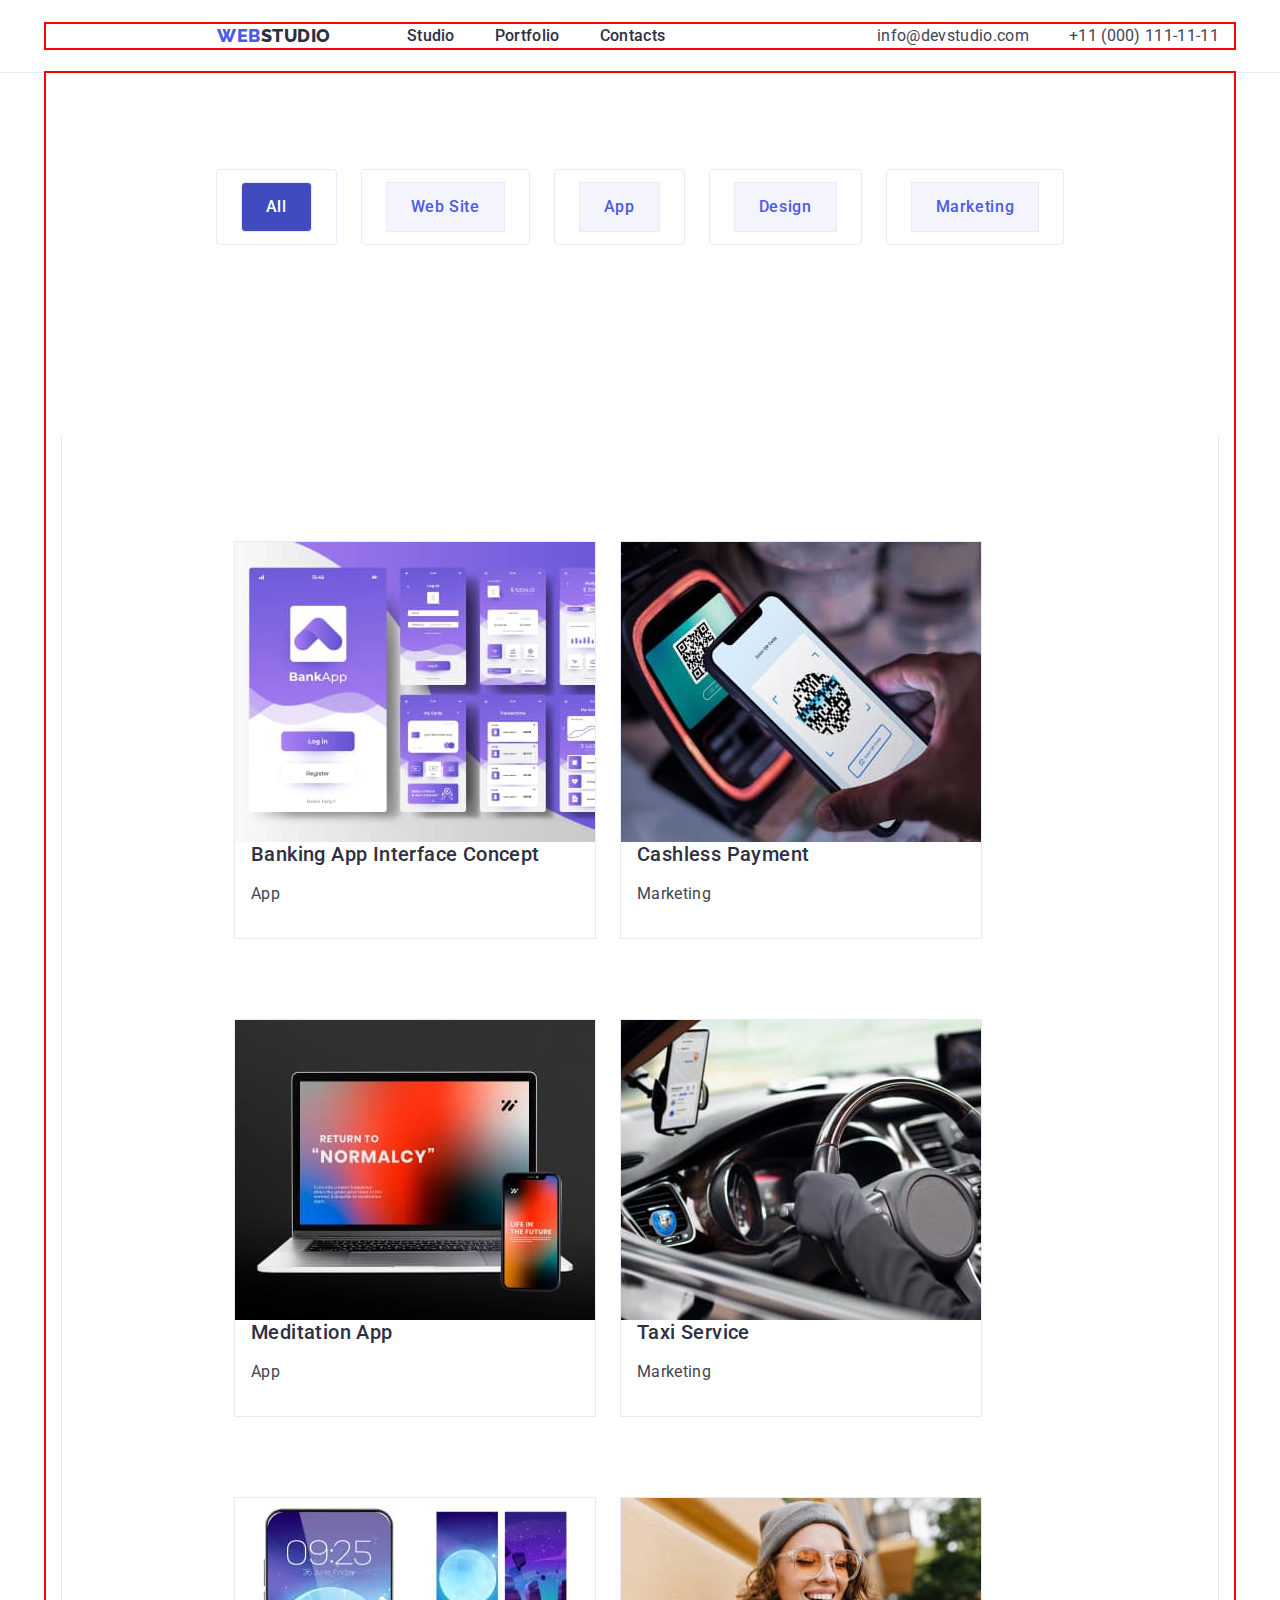
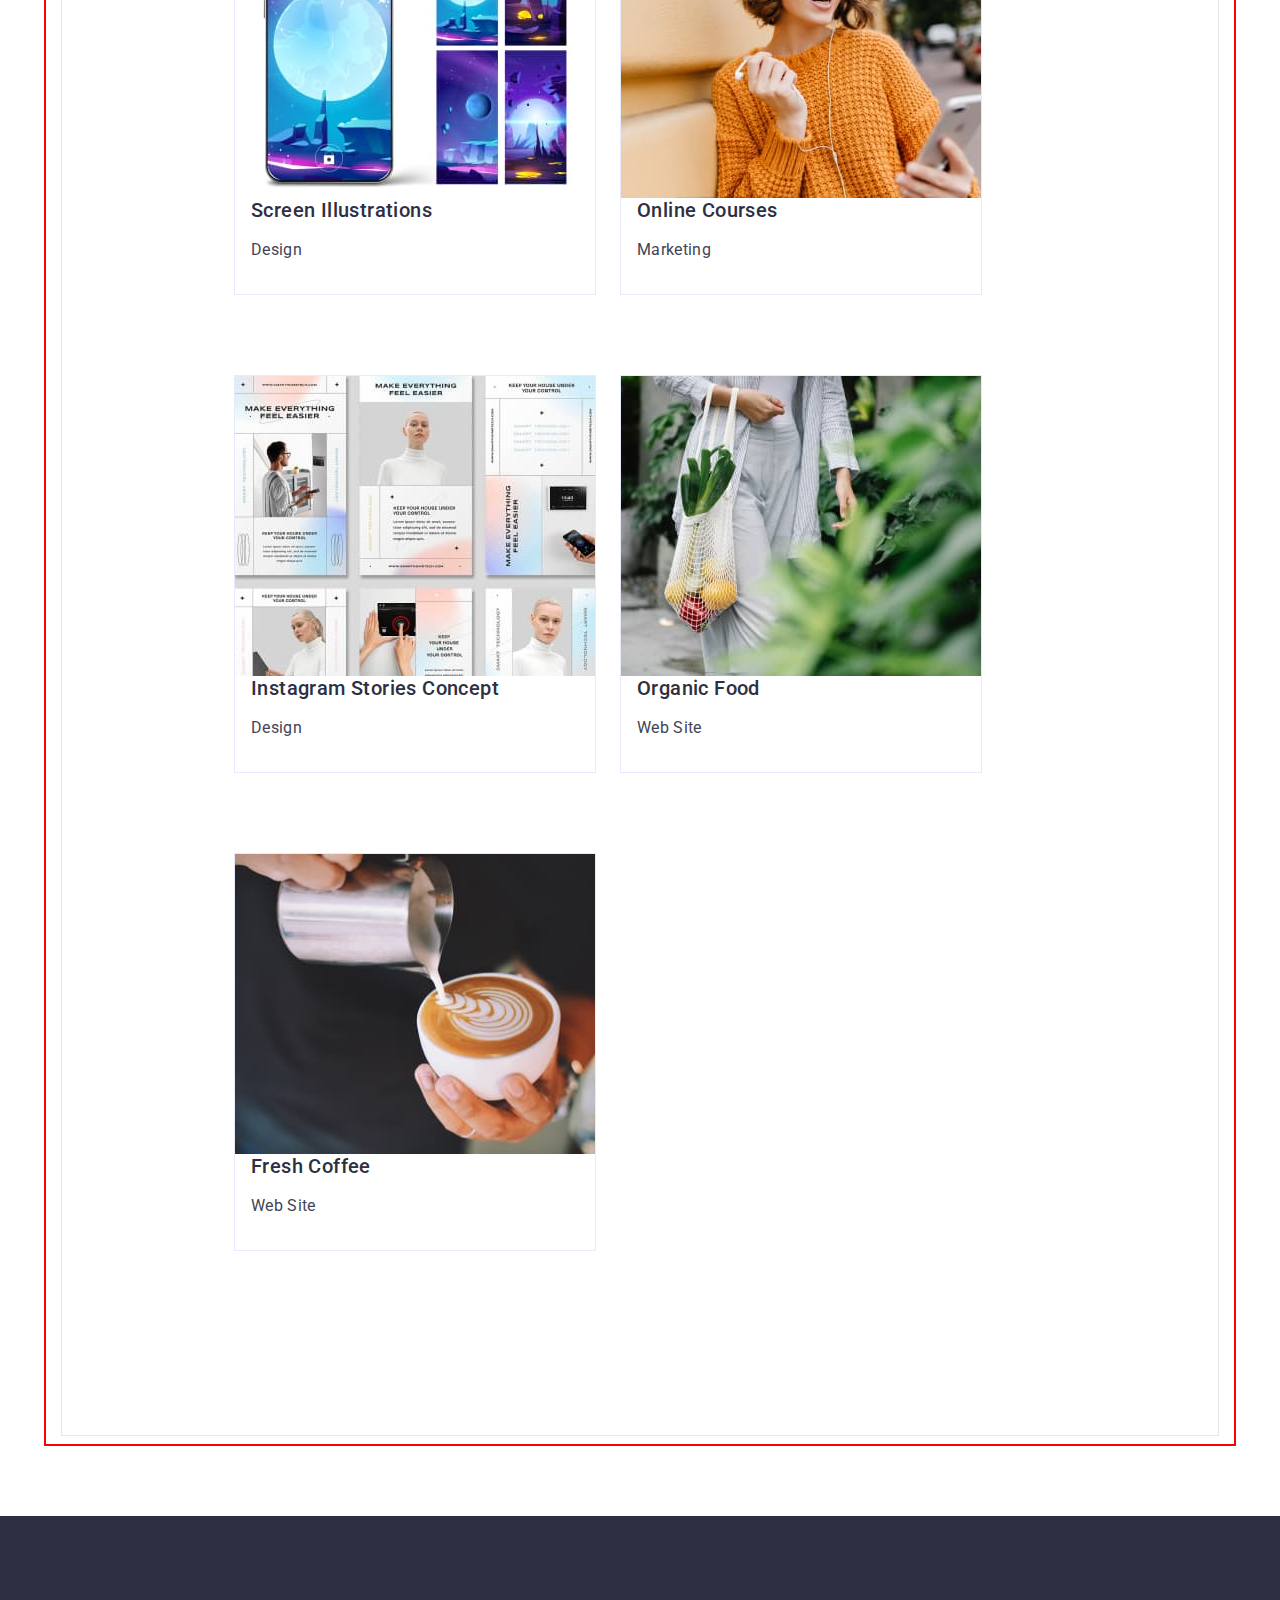
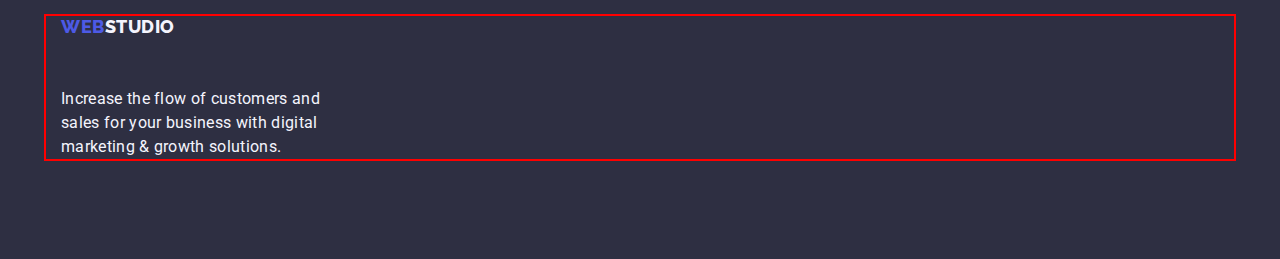
==== portfolio.html @ c2ada9e3 "yes" ====
<!DOCTYPE html>
<html lang="en">
  <head>
    <meta charset="UTF-8" />
    <meta name="viewport" content="width=device-width, initial-scale=1.0" />
    <title>Portfolio</title>
    <link rel="preconnect" href="https://fonts.googleapis.com" />
    <link rel="preconnect" href="https://fonts.gstatic.com" crossorigin />
    <link
      href="https://fonts.googleapis.com/css2?family=Raleway:wght@800&family=Roboto:wght@400;500;700;900&display=swap"
      rel="stylesheet"
    />
    <link
      rel="stylesheet"
      href="https://cdnjs.cloudflare.com/ajax/libs/modern-normalize/2.0.0/modern-normalize.min.css"
      integrity="sha512-4xo8blKMVCiXpTaLzQSLSw3KFOVPWhm/TRtuPVc4WG6kUgjH6J03IBuG7JZPkcWMxJ5huwaBpOpnwYElP/m6wg=="
      crossorigin="anonymous"
      referrerpolicy="no-referrer"
    />
    <link rel="stylesheet" type="text/css" href="./css/stylis.css" />
  </head>
  <body>
    <header class="header">
      <div class="container header-container">
        <nav class="header-navigation">
          <a class="header-logo link" href="./index.html"
            >Web<span class="header-logo-color">Studio</span></a
          >
          <ul class="header-menu-list list">
            <li class="header-menu-item">
              <a class="header-menu-link link" href="./index.html">Studio</a>
            </li>
            <li class="header-menu-item">
              <a class="header-menu-link link" href="./portfolio.html"
                >Portfolio</a
              >
            </li>
            <li class="header-menu-item">
              <a class="header-menu-link link" href="">Contacts</a>
            </li>
          </ul>
        </nav>
        <address class="header-address">
          <ul class="header-soc-list list">
            <li class="header-soc-item">
              <a href="mailto:info@devstudio.com" class="header-soc-link link"
                >info@devstudio.com</a
              >
            </li>
            <li class="header-soc-item">
              <a href="tel:+110001111111" class="header-soc-link link"
                >+11 (000) 111-11-11</a
              >
            </li>
          </ul>
        </address>
      </div>
    </header>

    <main>
      <section class="galery-btn">
        <div class="container">
          <h1 class="visually-hidden">Project</h1>
          <div class="wrap">
            <ul class="galery-btn list">
              <li class="galery-btn-list">
                <button type="button" class="btn-item-one">All</button>
              </li>
              <li class="galery-btn-list list">
                <button type="button" class="btn-item">Web Site</button>
              </li>
              <li class="galery-btn-list list">
                <button type="button" class="btn-item">App</button>
              </li>
              <li class="galery-btn-list list">
                <button type="button" class="btn-item">Design</button>
              </li>
              <li class="galery-btn-list list">
                <button type="button" class="btn-item">Marketing</button>
              </li>
            </ul>
          </div>

          <div class="galery-list-portfolio">
            <ul class="galery-list list">
              <li class="galery-list-item">
                <a class="galery-title link" href="#"
                  ><img
                    src="./images/project-img1.jpg"
                    alt="Banking"
                    width="360"
                    height="300"
                  />
                  <h2 class="section-galery-title">
                    Banking App Interface Concept
                  </h2>
                  <p class="section-galery-text">App</p>
                </a>
              </li>
              <li class="galery-list-item">
                <a class="galery-title link" href="#"
                  ><img
                    src="./images/project-img2.jpg"
                    alt="Cashless"
                    width="360"
                    height="300"
                  />
                  <h2 class="section-galery-title">Cashless Payment</h2>
                  <p class="section-galery-text">Marketing</p>
                </a>
              </li>
              <li class="galery-list-item">
                <a class="galery-title link" href="#"
                  ><img
                    src="./images/project-img3.jpg"
                    alt="Meditaion"
                    width="360"
                    height="300"
                  />
                  <h2 class="section-galery-title">Meditation App</h2>
                  <p class="section-galery-text">App</p>
                </a>
              </li>
              <li class="galery-list-item">
                <a class="galery-title link" href="#"
                  ><img
                    src="./images/project-img4.jpg"
                    alt="Taxi"
                    width="360"
                    height="300"
                  />
                  <h2 class="section-galery-title">Taxi Service</h2>
                  <p class="section-galery-text">Marketing</p>
                </a>
              </li>
              <li class="galery-list-item">
                <a class="galery-title link" href="#"
                  ><img
                    src="./images/project-img5.jpg"
                    alt="Screen "
                    width="360"
                    height="300"
                  />
                  <h2 class="section-galery-title">Screen Illustrations</h2>
                  <p class="section-galery-text">Design</p>
                </a>
              </li>
              <li class="galery-list-item">
                <a class="galery-title link" href="#"
                  ><img
                    src="./images/project-img6.jpg"
                    alt="Online"
                    width="360"
                    height="300"
                  />
                  <h2 class="section-galery-title">Online Courses</h2>
                  <p class="section-galery-text">Marketing</p>
                </a>
              </li>
              <li class="galery-list-item">
                <a class="galery-title link" href="#"
                  ><img
                    src="./images/project-img7.jpg"
                    alt="Instagram"
                    width="360"
                    height="300"
                  />
                  <h2 class="section-galery-title">
                    Instagram Stories Concept
                  </h2>
                  <p class="section-galery-text">Design</p>
                </a>
              </li>
              <li class="galery-list-item">
                <a class="galery-title link" href="#"
                  ><img
                    src="./images/project-img8.jpg"
                    alt="Organic"
                    width="360"
                    height="300"
                  />
                  <h2 class="section-galery-title">Organic Food</h2>
                  <p class="section-galery-text">Web Site</p>
                </a>
              </li>
              <li class="galery-list-item">
                <a class="galery-title link" href="#">
                  <img
                    src="./images/project-img9.jpg"
                    alt="Coffee "
                    width="360"
                    height="300"
                  />
                  <h2 class="section-galery-title">Fresh Coffee</h2>
                  <p class="section-galery-text">Web Site</p>
                </a>
              </li>
            </ul>
          </div>
        </div>
      </section>
    </main>

    <footer class="footer">
      <div class="container">
        <a class="footer-logo-color link" href="./index.html"
          >Web<span class="footer-logo">Studio</span></a
        >
        <p class="footer-item-text">
          Increase the flow of customers and sales for your business with
          digital marketing & growth solutions.
        </p>
      </div>
    </footer>
  </body>
</html>
---- css/stylis.css ----
:root {
  --navyblue: #2e2f42;
  --slate: #434455;
  --iris: #4d5ae5;
  --ocean: #404bbf;
  --green: #31d0aa;
  --lightslate: #8e8f99;
  --cornflower: #e7e9fc;
  --cloud: #f4f4fd;
  --navyblue-modal: #2e2f42;
  --grey: #2e2f42;
  --white: #ffffff;
  --dairy: #fcfcfc;
}
body {
  font-family: "Raleway", sans-serif;
  font-family: "Roboto", sans-serif;
  background-color: var(--brand-color4);
  color: #434455;
  background-color: #fff;
  margin: 0;
  padding: 0;
  box-sizing: border-box;
}

.list {
  list-style: none;
}
.link {
  text-decoration: none;
  color: currentColor;
}
p,
h1,
h2,
h3,
h4,
h5,
h6 {
  margin-top: 0;
  margin-bottom: 0;
}
ul,
ol {
  padding-left: 0;
  margin-top: 0;
  margin-bottom: 0;
}
img {
  display: block;
}
.container {
  /* width: 1440px;*/
  width: 100%;
  max-width: 1158px;
  padding-left: 15px;
  padding-right: 15px;
  margin: 0 auto;
  outline: 2px solid red;
}
/**----------------HEADER--------------*/
.header {
  padding-top: 24px;
  padding-bottom: 24px;
  border-bottom: 1px solid #e7e9fc;
  padding: 24px 0;
}
.header-container {
  display: flex;
}
.header-navigation {
  display: flex;
  padding-left: 156px;
  margin-right: 76px;
  align-items: center;
}
.header-logo {
  color: var(--iris, #4d5ae5);
  font-family: "Raleway", sans-serif;
  font-size: 18px;
  font-weight: 800;
  line-height: 1.17;
  letter-spacing: 0.03em;
  text-transform: uppercase;
  max-width: 44px 70px;
  margin-right: 76px;
}
.header-logo-color {
  color: var(--navyblue, #2e2f42);
  font-family: "Raleway", sans-serif;
  font-size: 18px;
  font-weight: 800;
  line-height: 1.17;
  letter-spacing: 0.03em;
  text-transform: uppercase;
}
.header-menu-list {
  display: flex;
  gap: 40px;
}
.header-menu-link {
  color: var(--navyblue, #2e2f42);
  /* Body Medium */
  font-size: 16px;
  font-weight: 500;
  line-height: 1.5;
  letter-spacing: 0.02em;
  text-decoration: none;
}
.header-menu-link:hover,
.header-menu-link:focus {
  color: var(--ocean, #404bbf);
}

.header-address {
  font-style: normal;
  margin-left: auto;
}
.header-soc-list {
  display: flex;
  gap: 40px;
}
.header-soc-link {
  color: var(--slate, #434455);
  /* Body */
  font-size: 16px;
  line-height: 1.5;
  letter-spacing: 0.02em;
}
.header-soc-link:hover,
.header-soc-link:focus {
  color: var(--ocean, #0015ff);
}

/**----------------heder-------------*/
.heder {
  background-color: var(--navyblue, #2e2f42);
  padding-top: 188px;
  padding-bottom: 188px;
}
.heder-title {
  color: var(--white, #fff);
  text-align: center;
  /* Header 1 */
  font-size: 56px;
  max-width: 496px;
  margin-bottom: 48pxs;
  line-height: 1.07;
  letter-spacing: 0.02em;
  max-width: 496px;
  margin-bottom: 48px;
}
.heder-btn {
  color: var(--white, #fff);
  /* Button Text */
  font-family: inherit;
  cursor: pointer;
  font-size: 16px;
  font-weight: 500;
  line-height: 1.5;
  letter-spacing: 0.04em;
  background: var(--iris, #4d5ae5);
  padding: 16px 32px;
  display: block;
  min-width: 169px;
  height: 56px;
  border: none;
  border-radius: 4px;
}
.heder-btn:hover,
.heder-btn:focus {
  background-color: #404bbf;
}

/**------------------ADVANTAGES------------*/
.advantages {
  padding-top: 120px;
  padding-bottom: 120px;
}
.visually-hidden {
  display: none;
}
.advantages-list {
  padding: 0 156px;
  display: flex;
  gap: 24px;
}
.advantages-item {
  width: calc((100% -3 * 24px) / 4);
}
.advantages-sub-title {
  color: var(--navyblue, #2e2f42);
  /* Header 3 */
  font-size: 20px;
  font-weight: 500;
  line-height: 1.2;
  letter-spacing: 0.02em;
  margin-bottom: 8px;
}
.advantages-item-text {
  color: var(--slate, #434455);
  /* Body */
  font-size: 16px;
  line-height: 1.5;
  letter-spacing: 0.02em;
}

/*--------------BOING--------------*/
.boing {
  padding-bottom: 120px;
}
.boing-list {
  display: flex;
  gap: 24px;
  margin-bottom: 72px;
}
.boing-item {
  width: calc((100% - 48px) / 3);
  flex-direction: column;
  align-items: flex-start;
}
.boing-title {
  color: var(--navyblue, #2e2f42);
  /* Header 2 */
  text-align: center;
  font-size: 36px;
  line-height: 1.11;
  letter-spacing: 0.02em;
  text-transform: capitalize;
  margin-bottom: 72px;
}
/**-----------TEAM-----------------*/
.team {
  background: var(--cloud, #f4f4fd);
  padding: 120px 0;
}
.team-our {
  padding: 32px 0;
}
.team-list {
  display: flex;
  gap: 24px;
  padding: 72px 156px 120px 156px;
}
.team-one-title {
  color: var(--navyblue, #2e2f42);
  /* Header 2 */
  text-align: center;
  font-size: 36px;
  line-height: 1.11;
  letter-spacing: 0.02em;
  text-transform: capitalize;
  margin-bottom: 8px;
}
.team-item {
  width: calc((100% -72px) / 4);
  background: var(--white, #fff);
  border-radius: 0px 0px 4px 4px;
  margin-bottom: 32px;
}
.team-our-title {
  color: var(--navyblue, #2e2f429f);
  /* Header 3 */
  font-size: 20px;
  font-weight: 500;
  line-height: 1.2;
  letter-spacing: 0.02em;
  margin-bottom: 8px;
  text-align: center;
}
.team-item-text {
  color: var(--slate, #434455);
  /* Body */
  font-size: 16px;
  line-height: 1.5;
  letter-spacing: 0.02em;
  margin-bottom: 32px;
  text-align: center;
}
.team-pic {
}

/**-----------------FOOTER-----------------*/

.footer {
  background: var(--navyblue, #2e2f42);
  padding-top: 100px;
  padding-bottom: 100px;
}
.footer-logo {
  color: var(--cloud, #f4f4fd);
  font-family: "Raleway", sans-serif;
  font-size: 18px;
  font-weight: 800;
  line-height: 1.17;
  letter-spacing: 0.03em;
  text-transform: uppercase;
  max-width: 44px 70px;
  margin-bottom: 16px;
  display: inline-block;
}
.footer-logo-color {
  color: var(--iris, #4d5ae5);
  font-family: "Raleway", sans-serif;
  font-size: 18px;
  font-weight: 800;
  line-height: 1.17;
  letter-spacing: 0.03em;
  text-transform: uppercase;
  margin-bottom: 16px;
  display: inline-block;
}
.footer-item-text {
  color: var(--cloud, #f4f4fd);
  /* Body */
  font-size: 16px;
  line-height: 1.5;
  letter-spacing: 0.02em;
  width: 264px;
  margin-top: 18px;
}

/***------------PORTFOLIO-------------*/

/**-----------------GALERY-----------*/
.wrap {
  padding: 96px 0 120px 0;
}
.visually-hidden {
  display: none;
}
.galery-btn {
  display: flex;
  gap: 24px;
  justify-content: center;
  margin-bottom: 72px;
}
.galery-btn-list {
  text-decoration: none;
  padding: 12px 24px;
  border: 1px solid #e7e9fc;
  border-radius: 4px;
}
.btn-item {
  color: var(--iris, #4d5ae5);
  /* Button Text */
  font-family: inherit;
  text-align: center;
  cursor: pointer;
  font-size: 16px;
  font-weight: 500;
  line-height: 1.5;
  letter-spacing: 0.04em;
  border: 1px solid var(--cornflower, #e7e9fc);
  background: var(--cloud, #f4f4fd);
  display: flex;
  padding: 12px 24px;
  justify-content: center;
}
.btn-item-one {
  color: var(--white, #fff);
  /* Button Text */
  font-family: inherit;
  text-align: center;
  cursor: pointer;
  font-size: 16px;
  font-weight: 500;
  line-height: 1.5;
  letter-spacing: 0.04em;
  border-radius: 4px;
  border: 1px solid var(--cornflower, #e7e9fc);
  background: var(--ocean, #404bbf);
  display: flex;
  padding: 12px 24px;
  justify-content: center;
}
.btn-item:hover,
.btn-item:focus {
  color: var(--white, #fff);
  background: var(--ocean, #404bbf);
}
.finger {
  width: 16px;
  height: 16px;
  flex-shrink: 0;
  display: flex;
  align-items: center;
}
.galery-list-portfolio {
  padding: 32px 16px;
  border: 1px solid #e7e7e7;
  border-top: none;
  margin-bottom: 8px;
}
.galery-list {
  display: flex;
  flex-wrap: wrap;
  column-gap: 24px;
  row-gap: 48px;
  padding: 72px 156px 120px 156px;
}
.galery-list-item {
  width: calc((100% -48px) / 3);
  border: 1px solid var(--cornflower, #e7e9fc);
  background: var(--white, #fff);
  margin-bottom: 32px;
}
.section-galery-title {
  color: var(--navyblue, #2e2f42);
  /* Header 3 */
  font-size: 20px;
  font-weight: 500;
  line-height: 1.2;
  letter-spacing: 0.02em;
  margin-bottom: 16px;
  display: flex;
  padding: 0px 16px;
  flex-direction: column;
  justify-content: center;
  align-items: flex-start;
  gap: 8px;
  align-self: stretch;
}
.section-galery-text {
  color: var(--slate, #434455);
  /* Body */
  font-size: 16px;
  line-height: 1.5;
  letter-spacing: 0.02em;
  margin-bottom: 32px;
  display: flex;
  padding: 0px 16px;
  flex-direction: column;
  justify-content: center;
  align-items: flex-start;
  gap: 8px;
  align-self: stretch;
}
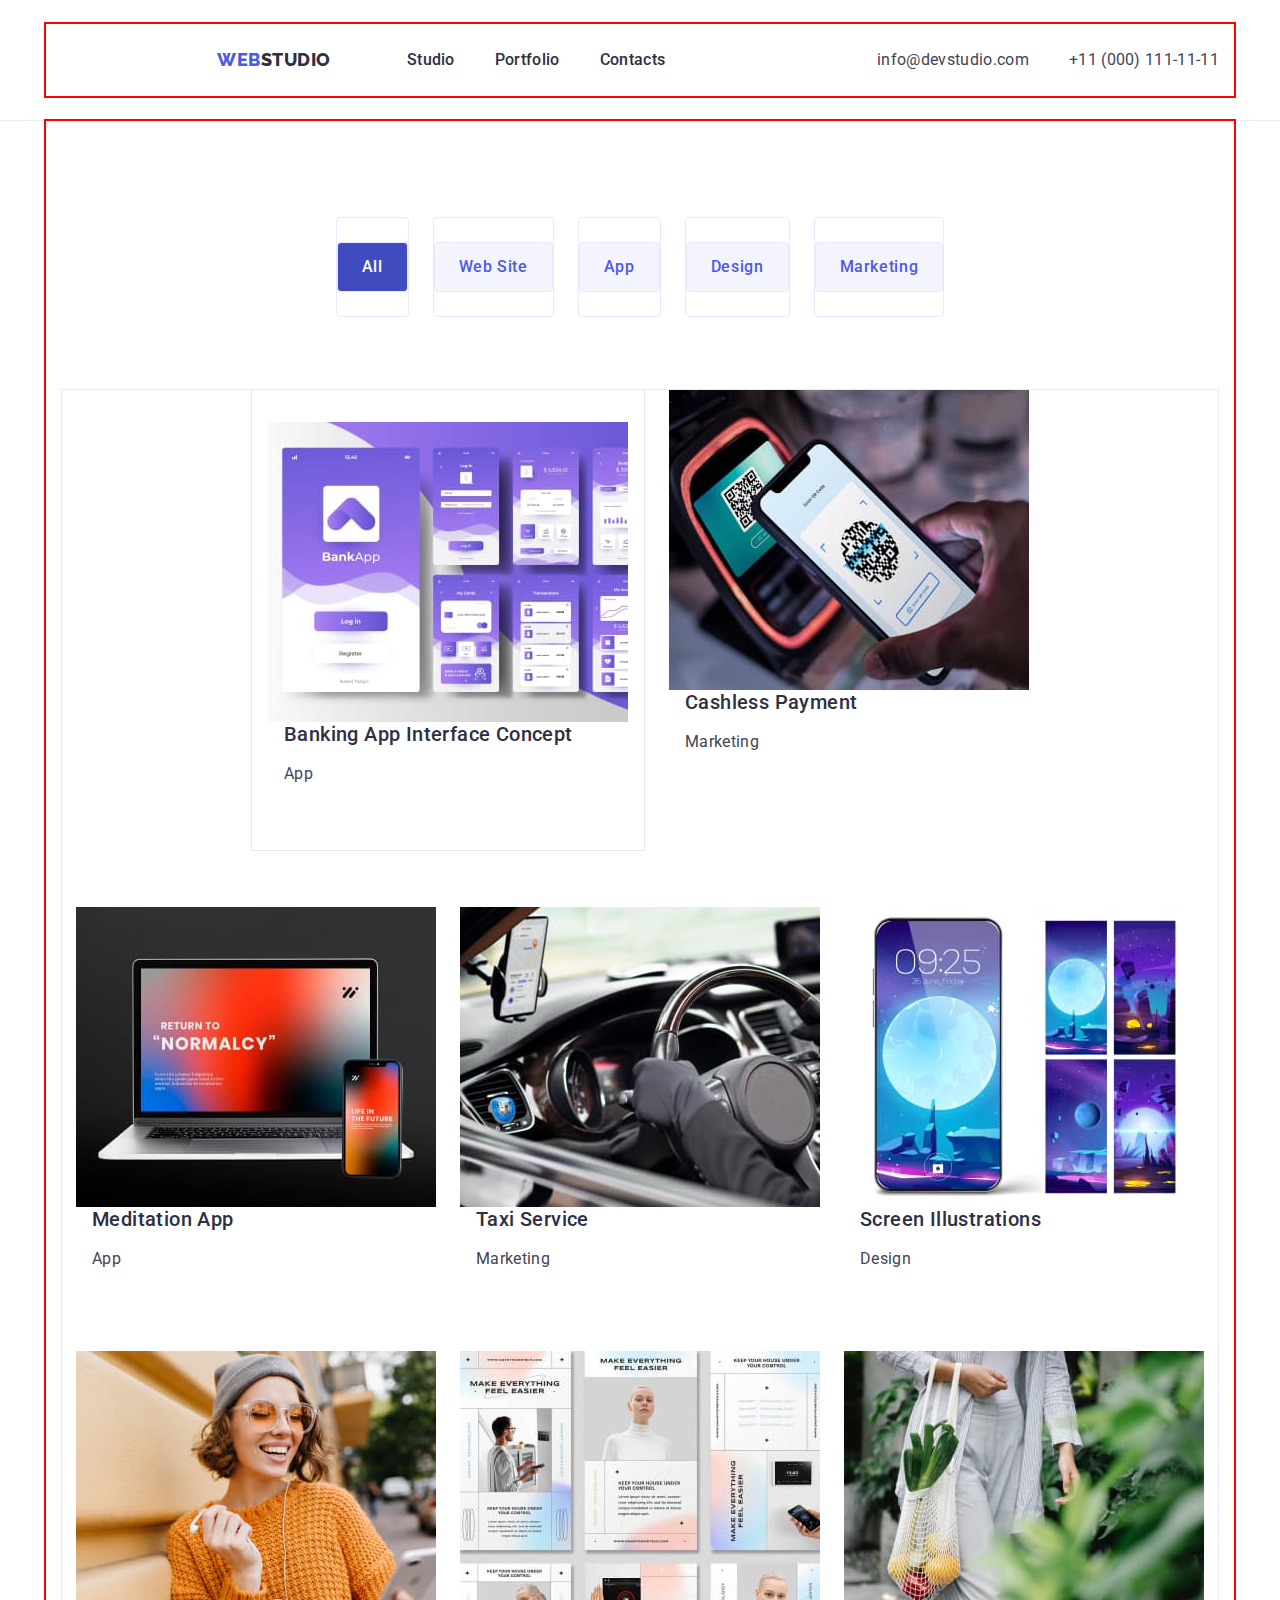
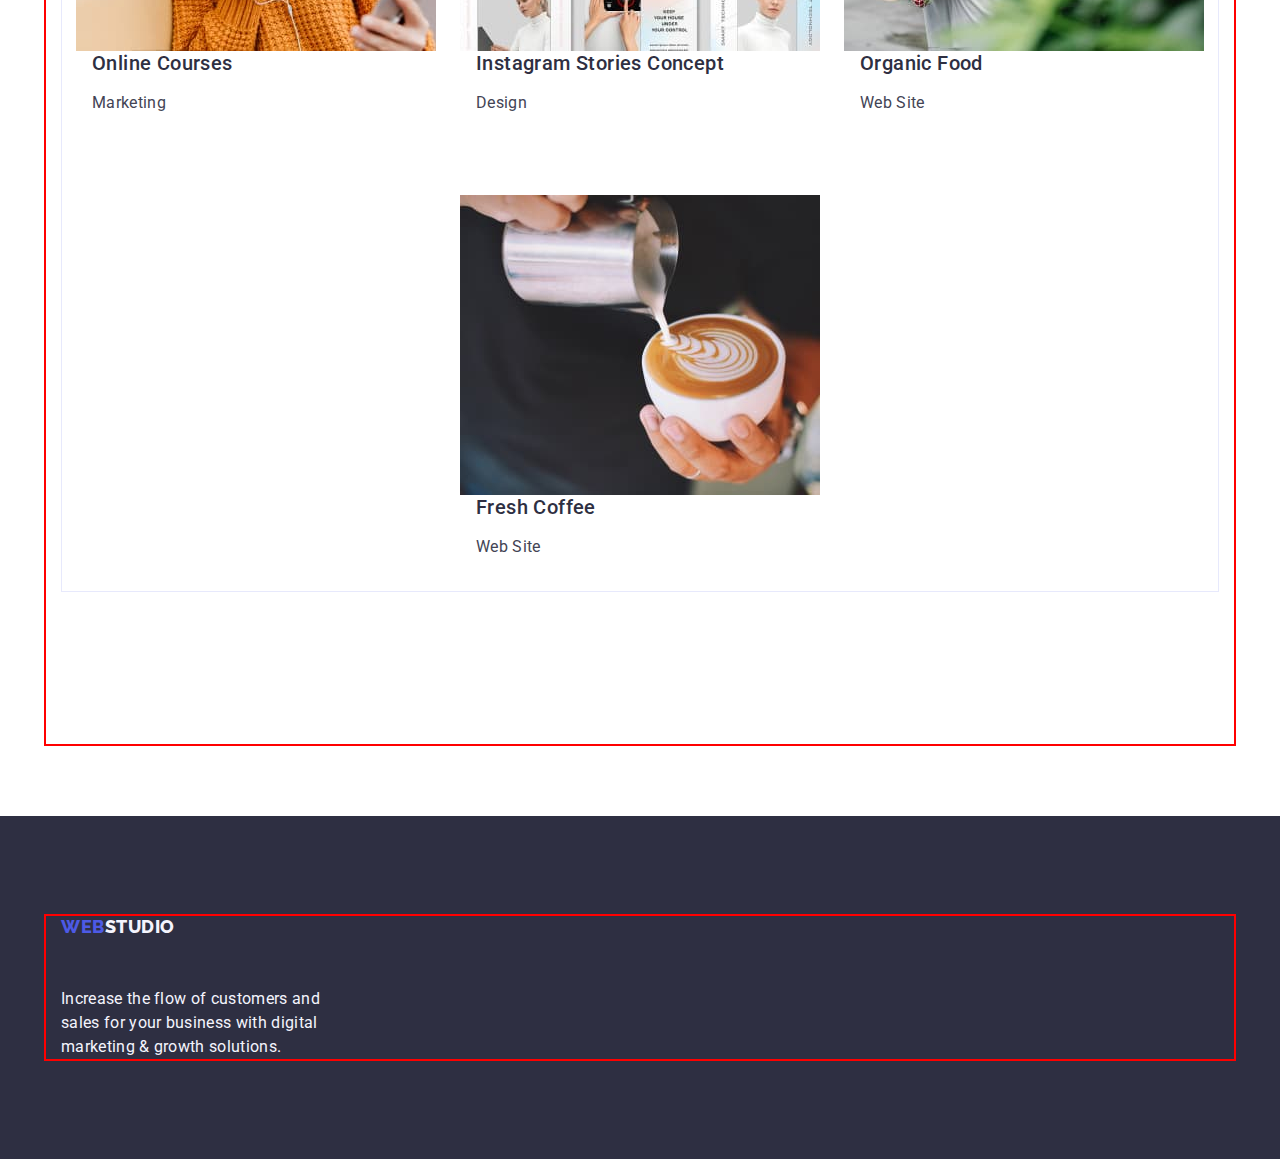
==== commit 19215de8: "html css" ====
--- a/portfolio.html
+++ b/portfolio.html
@@ -63,7 +63,7 @@
           <h1 class="visually-hidden">Project</h1>
           <div class="wrap">
             <ul class="galery-btn list">
-              <li class="galery-btn-list">
+              <li class="galery-btn-list list">
                 <button type="button" class="btn-item-one">All</button>
               </li>
               <li class="galery-btn-list list">
@@ -79,11 +79,10 @@
                 <button type="button" class="btn-item">Marketing</button>
               </li>
             </ul>
-          </div>
 
-          <div class="galery-list-portfolio">
             <ul class="galery-list list">
               <li class="galery-list-item">
+                <div class="galery-list-portfolio">
                 <a class="galery-title link" href="#"
                   ><img
                     src="./images/project-img1.jpg"
--- a/css/stylis.css
+++ b/css/stylis.css
@@ -49,6 +49,22 @@
 img {
   display: block;
 }
+.visually-hidden {
+  position: absolute;
+  width: 1px;
+  height: 1px;
+  margin: -1px;
+  border: 0;
+  padding: 0;
+  white-space: nowrap;
+  clip-path: inset(100%);
+  clip: rect(0 0 0 0);
+  overflow: hidden;
+}
+button {
+  font-family: inherit;
+  cursor: pointer;
+}
 .container {
   /* width: 1440px;*/
   width: 100%;
@@ -119,6 +135,7 @@
 .header-soc-list {
   display: flex;
   gap: 40px;
+  padding: 24px 0;
 }
 .header-soc-link {
   color: var(--slate, #434455);
@@ -149,6 +166,7 @@
   letter-spacing: 0.02em;
   max-width: 496px;
   margin-bottom: 48px;
+  padding: 24px 0;
 }
 .heder-btn {
   color: var(--white, #fff);
@@ -177,16 +195,15 @@
   padding-top: 120px;
   padding-bottom: 120px;
 }
-.visually-hidden {
-  display: none;
-}
+
 .advantages-list {
   padding: 0 156px;
   display: flex;
   gap: 24px;
+  padding: 24px 0;
+  width: calc((100% -72px) / 4);
 }
 .advantages-item {
-  width: calc((100% -3 * 24px) / 4);
 }
 .advantages-sub-title {
   color: var(--navyblue, #2e2f42);
@@ -207,12 +224,14 @@
 
 /*--------------BOING--------------*/
 .boing {
+  padding-top: 120px;
   padding-bottom: 120px;
 }
 .boing-list {
   display: flex;
   gap: 24px;
   margin-bottom: 72px;
+  padding: 24px 0;
 }
 .boing-item {
   width: calc((100% - 48px) / 3);
@@ -240,9 +259,10 @@
 .team-list {
   display: flex;
   gap: 24px;
-  padding: 72px 156px 120px 156px;
-}
-.team-one-title {
+  padding: 24px 0;
+  width: calc((100% -72px) / 4);
+}
+.team-title {
   color: var(--navyblue, #2e2f42);
   /* Header 2 */
   text-align: center;
@@ -250,13 +270,17 @@
   line-height: 1.11;
   letter-spacing: 0.02em;
   text-transform: capitalize;
-  margin-bottom: 8px;
+  margin-bottom: 72px;
 }
 .team-item {
-  width: calc((100% -72px) / 4);
   background: var(--white, #fff);
   border-radius: 0px 0px 4px 4px;
-  margin-bottom: 32px;
+  display: inline-flex;
+  padding-bottom: 0px;
+  flex-direction: column;
+  justify-content: center;
+  align-items: center;
+  gap: 32px;
 }
 .team-our-title {
   color: var(--navyblue, #2e2f429f);
@@ -267,6 +291,8 @@
   letter-spacing: 0.02em;
   margin-bottom: 8px;
   text-align: center;
+  display: flex;
+  gap: 32px;
 }
 .team-item-text {
   color: var(--slate, #434455);
@@ -276,8 +302,6 @@
   letter-spacing: 0.02em;
   margin-bottom: 32px;
   text-align: center;
-}
-.team-pic {
 }
 
 /**-----------------FOOTER-----------------*/
@@ -324,11 +348,10 @@
 
 /**-----------------GALERY-----------*/
 .wrap {
-  padding: 96px 0 120px 0;
-}
-.visually-hidden {
-  display: none;
-}
+  padding-top: 96px;
+  padding-bottom: 120px;
+}
+
 .galery-btn {
   display: flex;
   gap: 24px;
@@ -340,6 +363,24 @@
   padding: 12px 24px;
   border: 1px solid #e7e9fc;
   border-radius: 4px;
+  padding: 24px 0;
+}
+.btn-item-one {
+  color: var(--white, #fff);
+  /* Button Text */
+  font-family: inherit;
+  text-align: center;
+  cursor: pointer;
+  font-size: 16px;
+  font-weight: 500;
+  line-height: 1.5;
+  letter-spacing: 0.04em;
+  border-radius: 4px;
+  border: 1px solid var(--cornflower, #e7e9fc);
+  background: var(--ocean, #404bbf);
+  display: flex;
+  padding: 12px 24px;
+  justify-content: center;
 }
 .btn-item {
   color: var(--iris, #4d5ae5);
@@ -351,25 +392,9 @@
   font-weight: 500;
   line-height: 1.5;
   letter-spacing: 0.04em;
+  border-radius: 4px;
   border: 1px solid var(--cornflower, #e7e9fc);
   background: var(--cloud, #f4f4fd);
-  display: flex;
-  padding: 12px 24px;
-  justify-content: center;
-}
-.btn-item-one {
-  color: var(--white, #fff);
-  /* Button Text */
-  font-family: inherit;
-  text-align: center;
-  cursor: pointer;
-  font-size: 16px;
-  font-weight: 500;
-  line-height: 1.5;
-  letter-spacing: 0.04em;
-  border-radius: 4px;
-  border: 1px solid var(--cornflower, #e7e9fc);
-  background: var(--ocean, #404bbf);
   display: flex;
   padding: 12px 24px;
   justify-content: center;
@@ -378,13 +403,22 @@
 .btn-item:focus {
   color: var(--white, #fff);
   background: var(--ocean, #404bbf);
-}
-.finger {
-  width: 16px;
-  height: 16px;
-  flex-shrink: 0;
-  display: flex;
-  align-items: center;
+  border: 1px solid transparent;
+}
+
+.galery-list {
+  display: flex;
+  justify-content: center;
+  flex-wrap: wrap;
+  column-gap: 24px;
+  row-gap: 48px;
+  margin-bottom: 72px;
+  border: 1px solid var(--cornflower, #e7e9fc);
+  background: var(--white, #fff);
+  margin-bottom: 32px;
+}
+.galery-list-item {
+  width: calc((100% -48px) / 3);
 }
 .galery-list-portfolio {
   padding: 32px 16px;
@@ -392,19 +426,6 @@
   border-top: none;
   margin-bottom: 8px;
 }
-.galery-list {
-  display: flex;
-  flex-wrap: wrap;
-  column-gap: 24px;
-  row-gap: 48px;
-  padding: 72px 156px 120px 156px;
-}
-.galery-list-item {
-  width: calc((100% -48px) / 3);
-  border: 1px solid var(--cornflower, #e7e9fc);
-  background: var(--white, #fff);
-  margin-bottom: 32px;
-}
 .section-galery-title {
   color: var(--navyblue, #2e2f42);
   /* Header 3 */
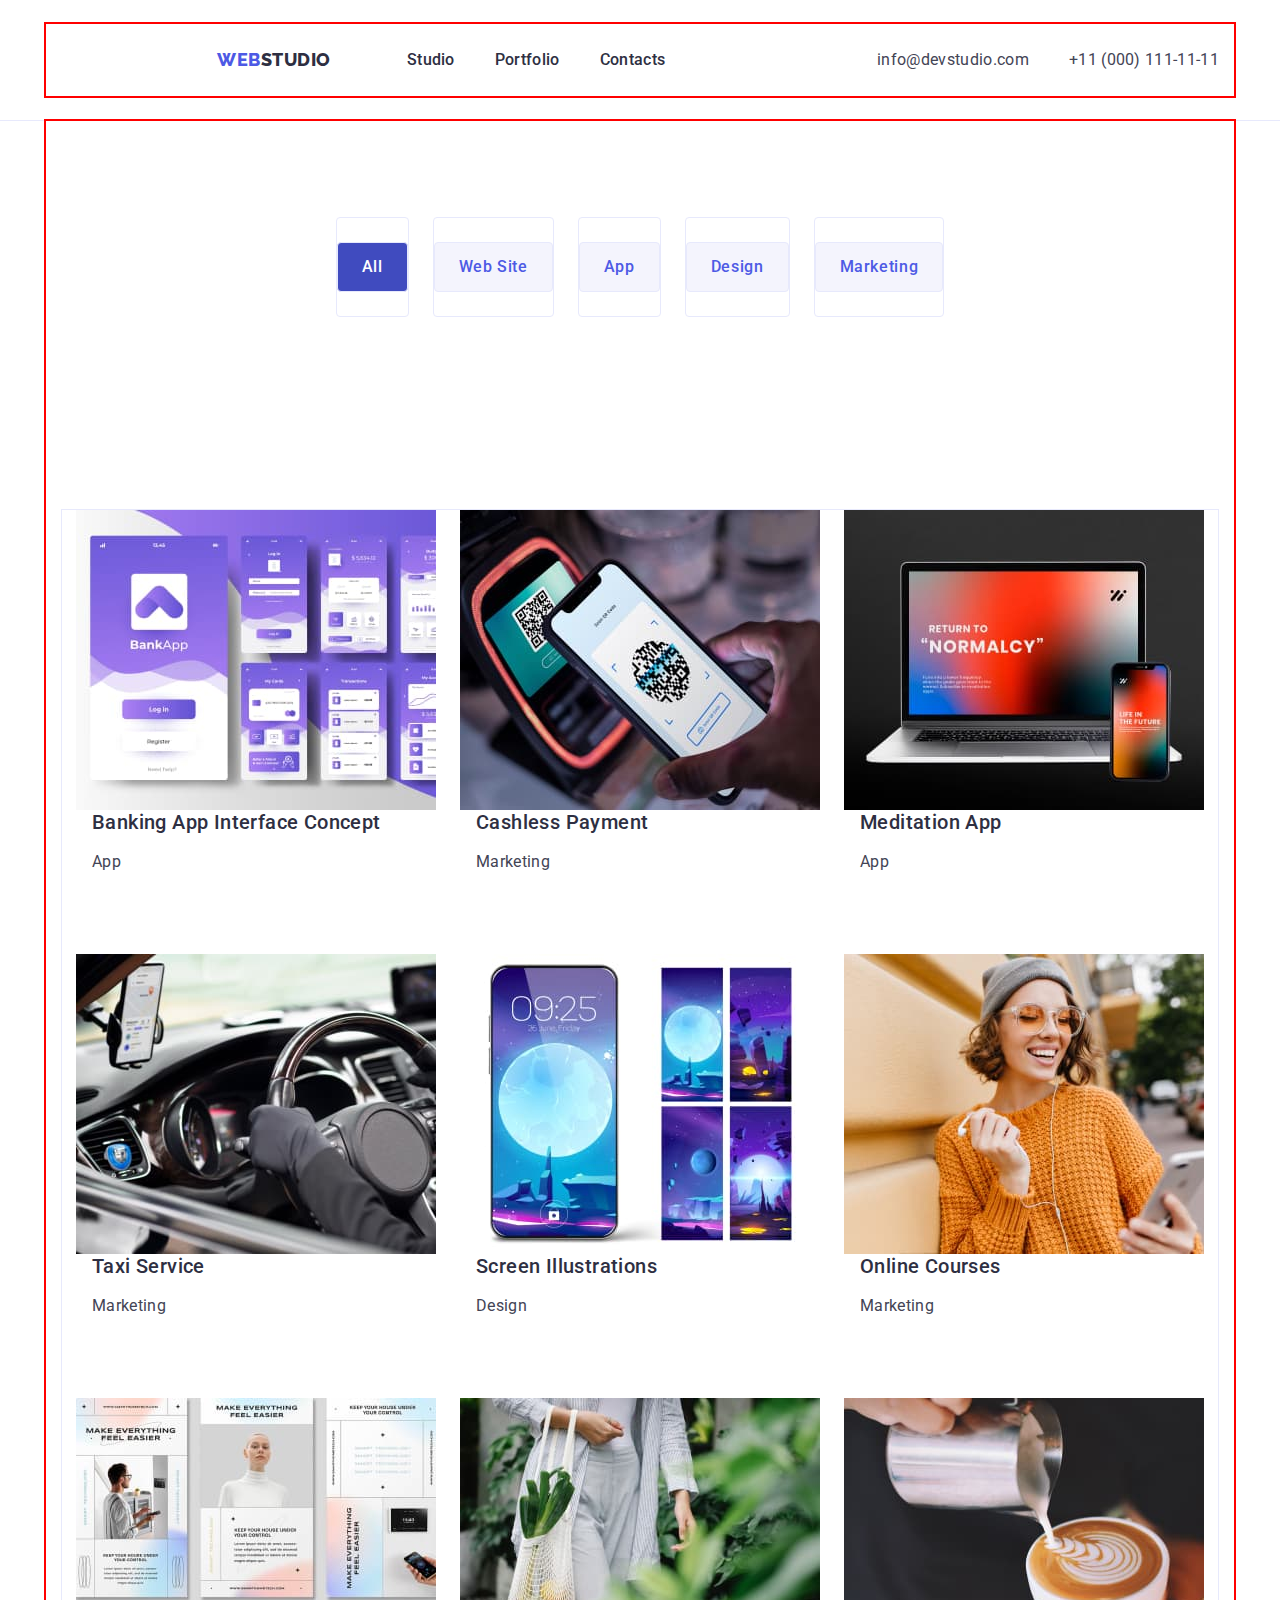
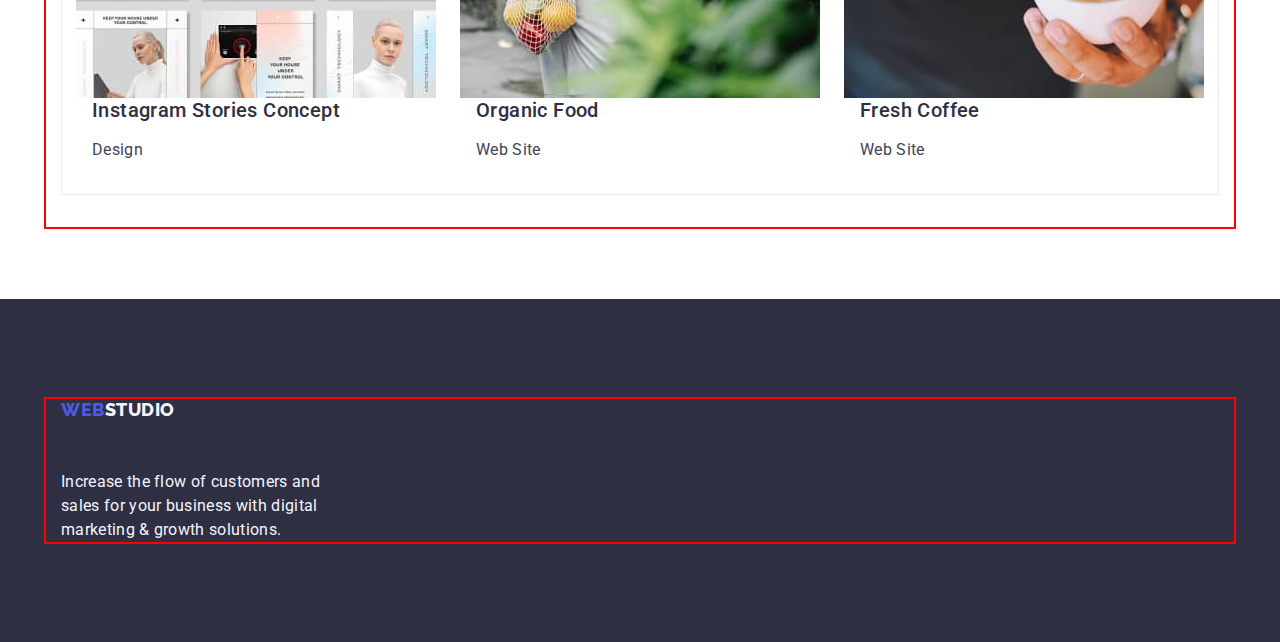
==== commit b7fea221: "+++++" ====
--- a/portfolio.html
+++ b/portfolio.html
@@ -60,9 +60,9 @@
     <main>
       <section class="galery-btn">
         <div class="container">
-          <h1 class="visually-hidden">Project</h1>
-          <div class="wrap">
-            <ul class="galery-btn list">
+            <h1 class="visually-hidden">Project</h1>
+            <div class="wrap">
+              <ul class="galery-btn list">
               <li class="galery-btn-list list">
                 <button type="button" class="btn-item-one">All</button>
               </li>
@@ -78,125 +78,115 @@
               <li class="galery-btn-list list">
                 <button type="button" class="btn-item">Marketing</button>
               </li>
-            </ul>
+              </ul>
+            </div>
 
-            <ul class="galery-list list">
+            <div class="galery-list-item">
+              <ul class="galery-list list">
               <li class="galery-list-item">
-                <div class="galery-list-portfolio">
-                <a class="galery-title link" href="#"
-                  ><img
+                    <a class="galery-title link" href="#"
+                    ><img
                     src="./images/project-img1.jpg"
                     alt="Banking"
                     width="360"
                     height="300"
-                  />
-                  <h2 class="section-galery-title">
-                    Banking App Interface Concept
-                  </h2>
-                  <p class="section-galery-text">App</p>
-                </a>
-              </li>
-              <li class="galery-list-item">
-                <a class="galery-title link" href="#"
-                  ><img
+                    /></a>
+                    <h2 class="section-galery-title"> Banking App Interface Concept</h2>
+                    <p class="section-galery-text">App</p>
+                    </li>
+                  <li class="galery-list-item">
+                    <a class="galery-title link" href="#"
+                    ><img
                     src="./images/project-img2.jpg"
                     alt="Cashless"
                     width="360"
                     height="300"
-                  />
-                  <h2 class="section-galery-title">Cashless Payment</h2>
-                  <p class="section-galery-text">Marketing</p>
-                </a>
-              </li>
-              <li class="galery-list-item">
+                    /></a>
+                    <h2 class="section-galery-title">Cashless Payment</h2>
+                    <p class="section-galery-text">Marketing</p>
+                </li>
+                <li class="galery-list-item">
                 <a class="galery-title link" href="#"
                   ><img
                     src="./images/project-img3.jpg"
                     alt="Meditaion"
                     width="360"
                     height="300"
-                  />
+                  /></a>
                   <h2 class="section-galery-title">Meditation App</h2>
                   <p class="section-galery-text">App</p>
-                </a>
-              </li>
-              <li class="galery-list-item">
+                </li>
+                <li class="galery-list-item">
                 <a class="galery-title link" href="#"
                   ><img
                     src="./images/project-img4.jpg"
                     alt="Taxi"
                     width="360"
                     height="300"
-                  />
+                  /></a>
                   <h2 class="section-galery-title">Taxi Service</h2>
                   <p class="section-galery-text">Marketing</p>
-                </a>
-              </li>
-              <li class="galery-list-item">
+                </li>
+                <li class="galery-list-item">
                 <a class="galery-title link" href="#"
                   ><img
                     src="./images/project-img5.jpg"
                     alt="Screen "
                     width="360"
                     height="300"
-                  />
+                  /></a>
                   <h2 class="section-galery-title">Screen Illustrations</h2>
                   <p class="section-galery-text">Design</p>
-                </a>
-              </li>
-              <li class="galery-list-item">
+                </li>
+                <li class="galery-list-item">
                 <a class="galery-title link" href="#"
                   ><img
                     src="./images/project-img6.jpg"
                     alt="Online"
                     width="360"
                     height="300"
-                  />
+                  /></a>
                   <h2 class="section-galery-title">Online Courses</h2>
                   <p class="section-galery-text">Marketing</p>
-                </a>
-              </li>
-              <li class="galery-list-item">
+                </li>
+                <li class="galery-list-item">
                 <a class="galery-title link" href="#"
                   ><img
                     src="./images/project-img7.jpg"
                     alt="Instagram"
                     width="360"
                     height="300"
-                  />
+                  /></a>
                   <h2 class="section-galery-title">
                     Instagram Stories Concept
                   </h2>
                   <p class="section-galery-text">Design</p>
-                </a>
-              </li>
-              <li class="galery-list-item">
+                </li>
+                <li class="galery-list-item">
                 <a class="galery-title link" href="#"
                   ><img
                     src="./images/project-img8.jpg"
                     alt="Organic"
                     width="360"
                     height="300"
-                  />
+                  /></a>
                   <h2 class="section-galery-title">Organic Food</h2>
                   <p class="section-galery-text">Web Site</p>
-                </a>
-              </li>
-              <li class="galery-list-item">
+                  </li>
+                <li class="galery-list-item">
                 <a class="galery-title link" href="#">
                   <img
                     src="./images/project-img9.jpg"
                     alt="Coffee "
                     width="360"
                     height="300"
-                  />
+                  /></a>
                   <h2 class="section-galery-title">Fresh Coffee</h2>
                   <p class="section-galery-text">Web Site</p>
-                </a>
-              </li>
-            </ul>
+                </li>
+                </ul>
+            </div>
           </div>
-        </div>
       </section>
     </main>
 
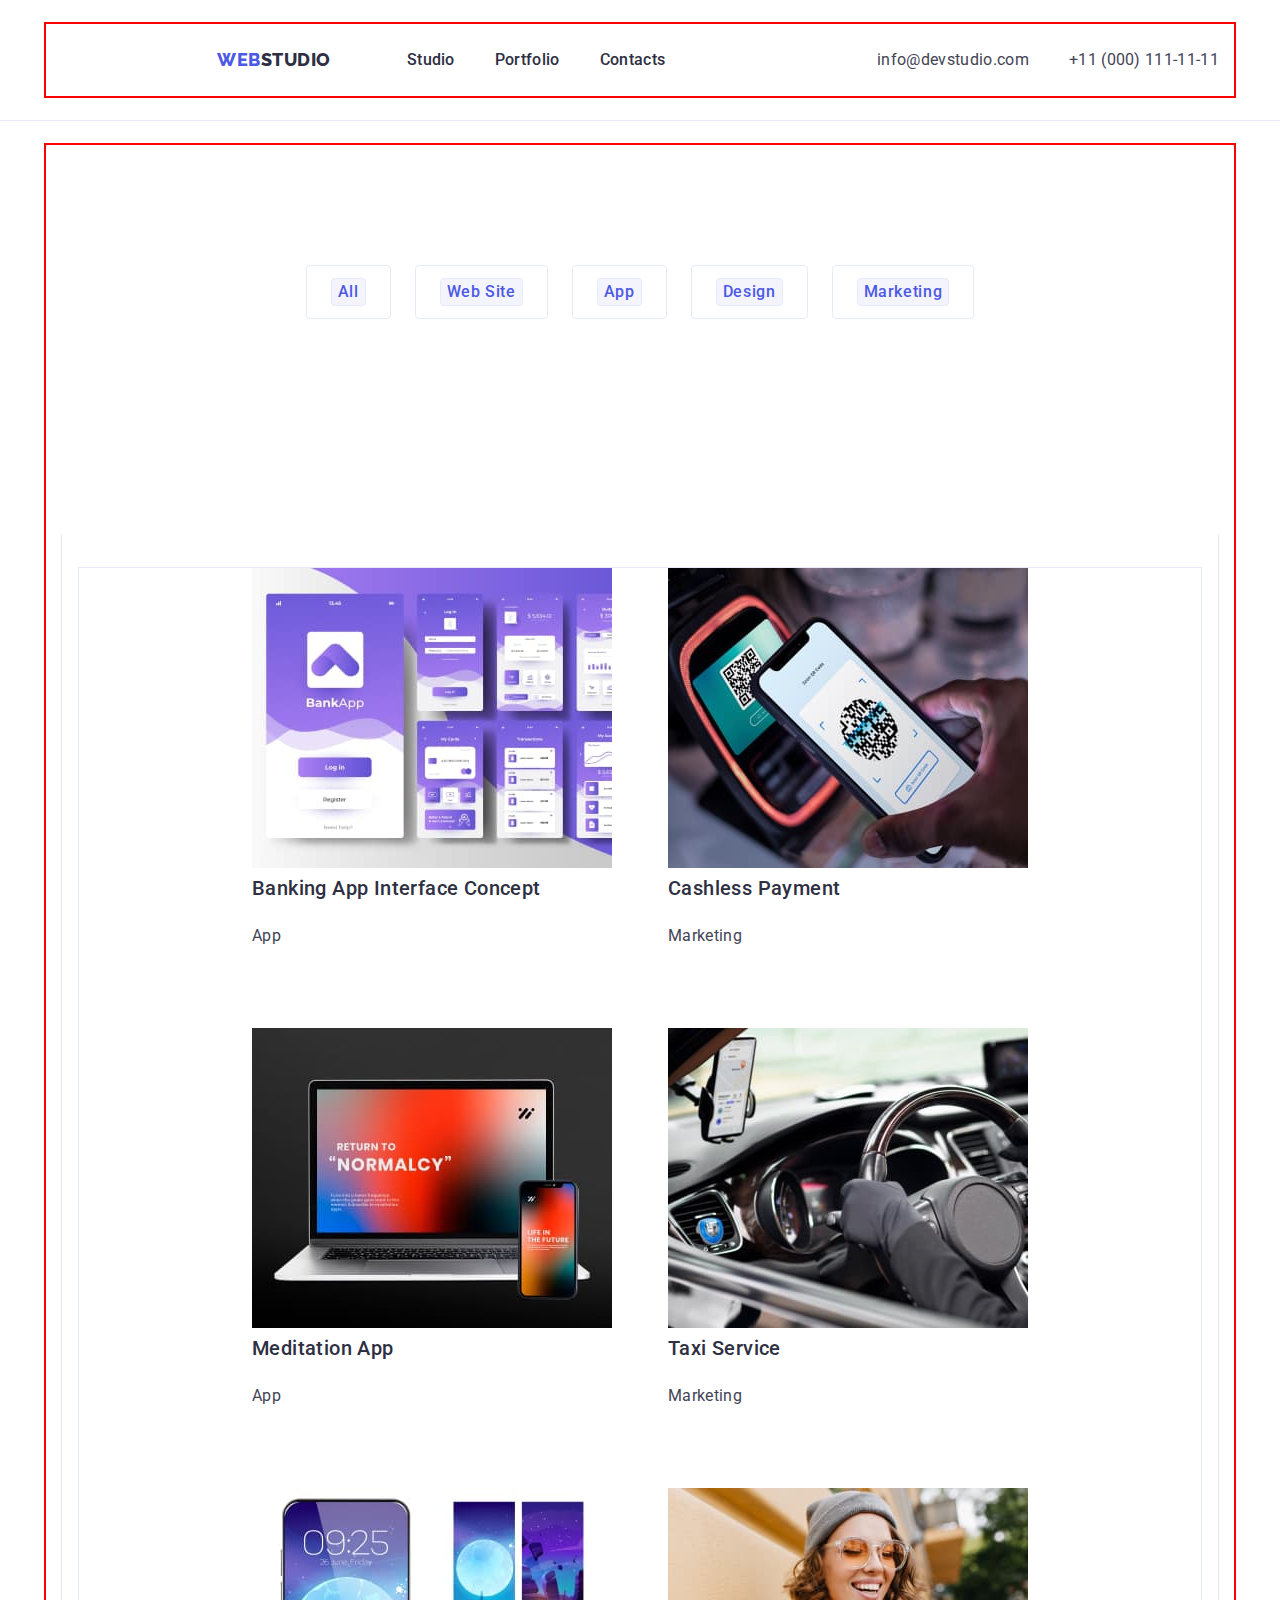
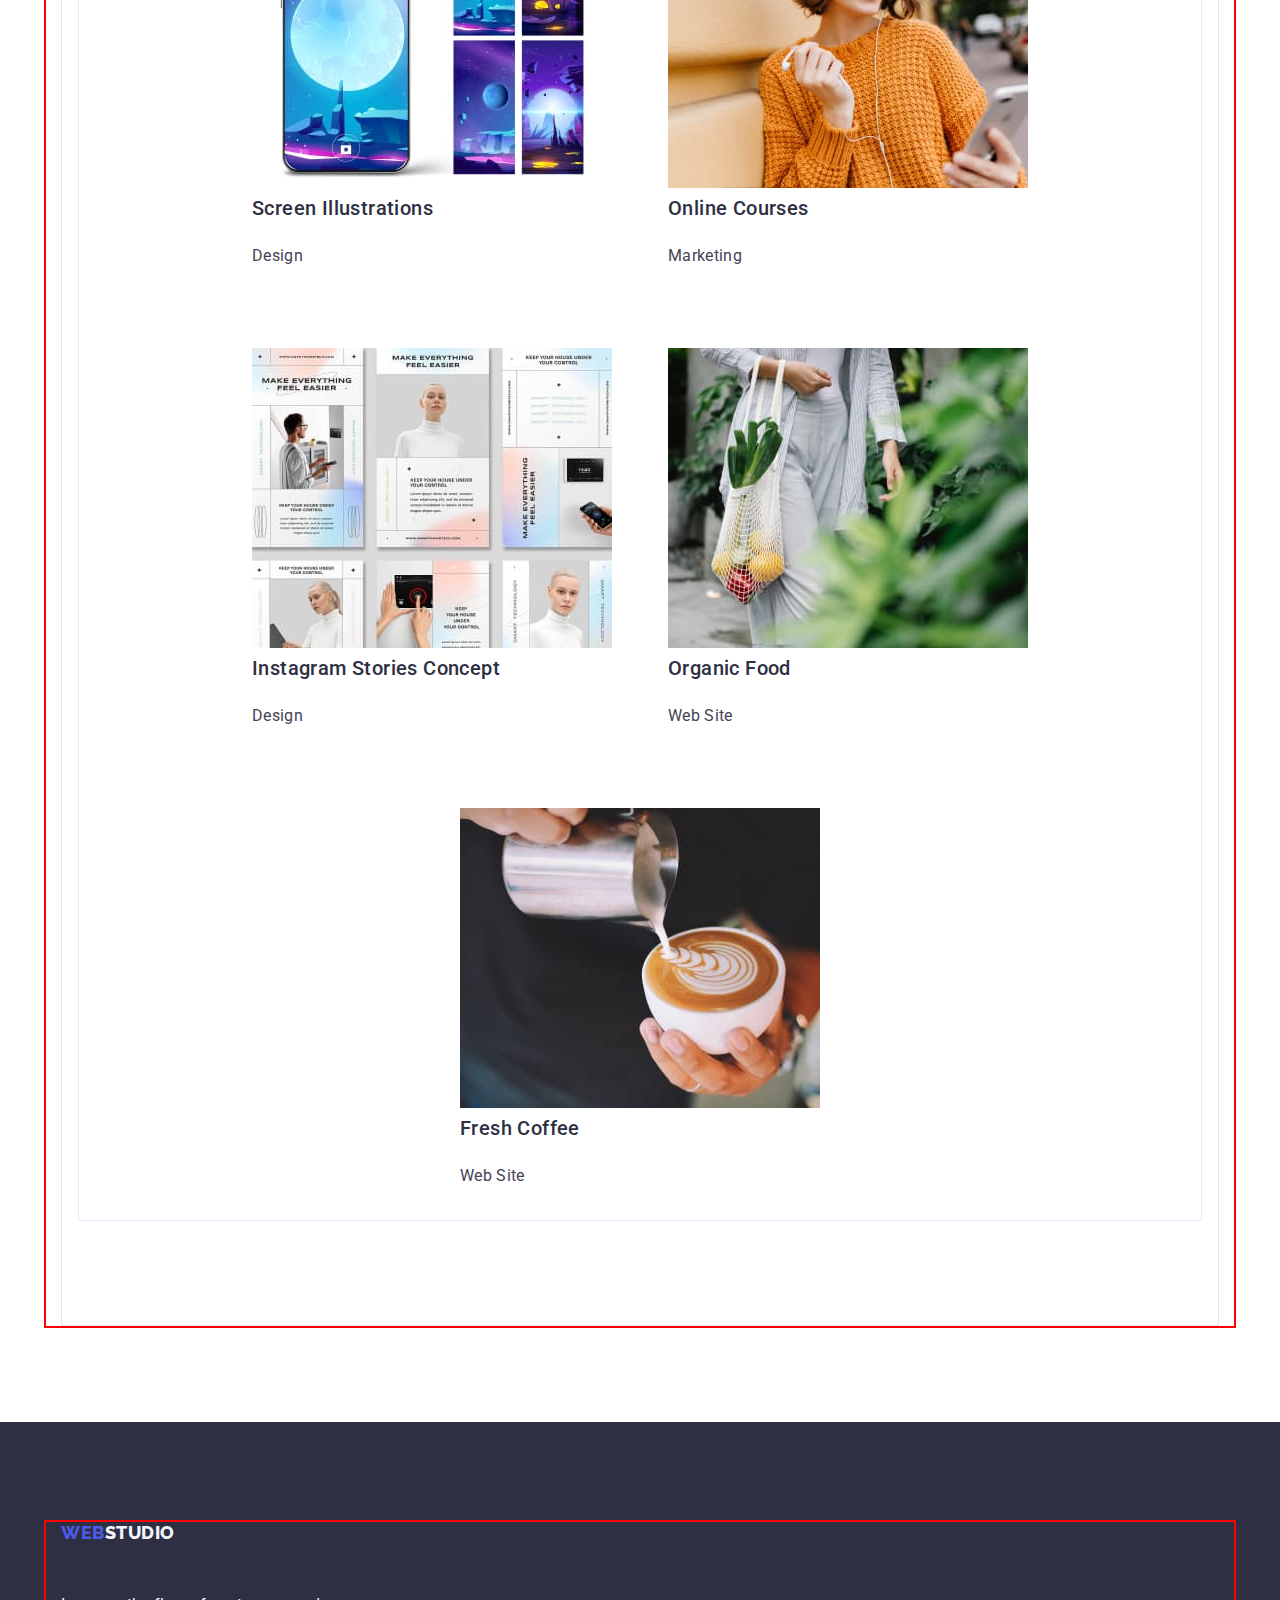
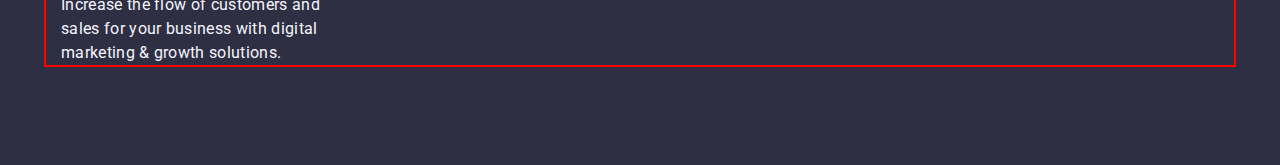
==== commit 2a515a95: "ok" ====
--- a/portfolio.html
+++ b/portfolio.html
@@ -60,11 +60,11 @@
     <main>
       <section class="galery-btn">
         <div class="container">
-            <h1 class="visually-hidden">Project</h1>
-            <div class="wrap">
-              <ul class="galery-btn list">
-              <li class="galery-btn-list list">
-                <button type="button" class="btn-item-one">All</button>
+          <h1 class="visually-hidden">Project</h1>
+          <div class="wrap">
+            <ul class="galery-btn list">
+              <li class="galery-btn-list list">
+                <button type="button" class="btn-item">All</button>
               </li>
               <li class="galery-btn-list list">
                 <button type="button" class="btn-item">Web Site</button>
@@ -78,115 +78,115 @@
               <li class="galery-btn-list list">
                 <button type="button" class="btn-item">Marketing</button>
               </li>
-              </ul>
-            </div>
+            </ul>
+          </div>
 
-            <div class="galery-list-item">
-              <ul class="galery-list list">
-              <li class="galery-list-item">
-                    <a class="galery-title link" href="#"
-                    ><img
+          <div class="galery-list-portfolio">
+            <ul class="galery-list list">
+              <li class="galery-list-item">
+                <a class="galery-title-photo link" href="#"
+                  ><img
                     src="./images/project-img1.jpg"
                     alt="Banking"
                     width="360"
                     height="300"
-                    /></a>
-                    <h2 class="section-galery-title"> Banking App Interface Concept</h2>
-                    <p class="section-galery-text">App</p>
-                    </li>
-                  <li class="galery-list-item">
-                    <a class="galery-title link" href="#"
-                    ><img
+                /></a>
+                <h2 class="section-galery-title">
+                  Banking App Interface Concept
+                </h2>
+                <p class="section-galery-text">App</p>
+              </li>
+              <li class="galery-list-item">
+                <a class="galery-title link" href="#"
+                  ><img
                     src="./images/project-img2.jpg"
                     alt="Cashless"
                     width="360"
                     height="300"
-                    /></a>
-                    <h2 class="section-galery-title">Cashless Payment</h2>
-                    <p class="section-galery-text">Marketing</p>
-                </li>
-                <li class="galery-list-item">
+                /></a>
+                <h2 class="section-galery-title">Cashless Payment</h2>
+                <p class="section-galery-text">Marketing</p>
+              </li>
+              <li class="galery-list-item">
                 <a class="galery-title link" href="#"
                   ><img
                     src="./images/project-img3.jpg"
                     alt="Meditaion"
                     width="360"
                     height="300"
-                  /></a>
-                  <h2 class="section-galery-title">Meditation App</h2>
-                  <p class="section-galery-text">App</p>
-                </li>
-                <li class="galery-list-item">
+                /></a>
+                <h2 class="section-galery-title">Meditation App</h2>
+                <p class="section-galery-text">App</p>
+              </li>
+              <li class="galery-list-item">
                 <a class="galery-title link" href="#"
                   ><img
                     src="./images/project-img4.jpg"
                     alt="Taxi"
                     width="360"
                     height="300"
-                  /></a>
-                  <h2 class="section-galery-title">Taxi Service</h2>
-                  <p class="section-galery-text">Marketing</p>
-                </li>
-                <li class="galery-list-item">
+                /></a>
+                <h2 class="section-galery-title">Taxi Service</h2>
+                <p class="section-galery-text">Marketing</p>
+              </li>
+              <li class="galery-list-item">
                 <a class="galery-title link" href="#"
                   ><img
                     src="./images/project-img5.jpg"
                     alt="Screen "
                     width="360"
                     height="300"
-                  /></a>
-                  <h2 class="section-galery-title">Screen Illustrations</h2>
-                  <p class="section-galery-text">Design</p>
-                </li>
-                <li class="galery-list-item">
+                /></a>
+                <h2 class="section-galery-title">Screen Illustrations</h2>
+                <p class="section-galery-text">Design</p>
+              </li>
+              <li class="galery-list-item">
                 <a class="galery-title link" href="#"
                   ><img
                     src="./images/project-img6.jpg"
                     alt="Online"
                     width="360"
                     height="300"
-                  /></a>
-                  <h2 class="section-galery-title">Online Courses</h2>
-                  <p class="section-galery-text">Marketing</p>
-                </li>
-                <li class="galery-list-item">
+                /></a>
+                <h2 class="section-galery-title">Online Courses</h2>
+                <p class="section-galery-text">Marketing</p>
+              </li>
+              <li class="galery-list-item">
                 <a class="galery-title link" href="#"
                   ><img
                     src="./images/project-img7.jpg"
                     alt="Instagram"
                     width="360"
                     height="300"
-                  /></a>
-                  <h2 class="section-galery-title">
-                    Instagram Stories Concept
-                  </h2>
-                  <p class="section-galery-text">Design</p>
-                </li>
-                <li class="galery-list-item">
+                /></a>
+                <h2 class="section-galery-title">Instagram Stories Concept</h2>
+                <p class="section-galery-text">Design</p>
+              </li>
+              <li class="galery-list-item">
                 <a class="galery-title link" href="#"
                   ><img
                     src="./images/project-img8.jpg"
                     alt="Organic"
                     width="360"
                     height="300"
-                  /></a>
-                  <h2 class="section-galery-title">Organic Food</h2>
-                  <p class="section-galery-text">Web Site</p>
-                  </li>
-                <li class="galery-list-item">
+                /></a>
+                <h2 class="section-galery-title">Organic Food</h2>
+                <p class="section-galery-text">Web Site</p>
+              </li>
+              <li class="galery-list-item">
                 <a class="galery-title link" href="#">
                   <img
                     src="./images/project-img9.jpg"
                     alt="Coffee "
                     width="360"
                     height="300"
-                  /></a>
-                  <h2 class="section-galery-title">Fresh Coffee</h2>
-                  <p class="section-galery-text">Web Site</p>
-                </li>
-                </ul>
-            </div>
+                /></a>
+                <h2 class="section-galery-title">Fresh Coffee</h2>
+                <p class="section-galery-text">Web Site</p>
+              </li>
+            </ul>
           </div>
+        </div>
       </section>
     </main>
 
--- a/css/stylis.css
+++ b/css/stylis.css
@@ -347,25 +347,25 @@
 /***------------PORTFOLIO-------------*/
 
 /**-----------------GALERY-----------*/
+.galery-btn {
+  display: flex;
+  gap: 24px;
+  justify-content: center;
+  margin-bottom: 72px;
+  padding: 24px 0;
+}
 .wrap {
   padding-top: 96px;
   padding-bottom: 120px;
 }
 
-.galery-btn {
-  display: flex;
-  gap: 24px;
-  justify-content: center;
-  margin-bottom: 72px;
-}
 .galery-btn-list {
   text-decoration: none;
   padding: 12px 24px;
   border: 1px solid #e7e9fc;
   border-radius: 4px;
-  padding: 24px 0;
-}
-.btn-item-one {
+}
+.btn-item {
   color: var(--white, #fff);
   /* Button Text */
   font-family: inherit;
@@ -378,9 +378,6 @@
   border-radius: 4px;
   border: 1px solid var(--cornflower, #e7e9fc);
   background: var(--ocean, #404bbf);
-  display: flex;
-  padding: 12px 24px;
-  justify-content: center;
 }
 .btn-item {
   color: var(--iris, #4d5ae5);
@@ -395,9 +392,6 @@
   border-radius: 4px;
   border: 1px solid var(--cornflower, #e7e9fc);
   background: var(--cloud, #f4f4fd);
-  display: flex;
-  padding: 12px 24px;
-  justify-content: center;
 }
 .btn-item:hover,
 .btn-item:focus {
@@ -406,6 +400,11 @@
   border: 1px solid transparent;
 }
 
+.galery-list-portfolio {
+  padding: 32px 16px;
+  border: 1px solid #e7e7e7;
+  border-top: none;
+}
 .galery-list {
   display: flex;
   justify-content: center;
@@ -415,25 +414,9 @@
   margin-bottom: 72px;
   border: 1px solid var(--cornflower, #e7e9fc);
   background: var(--white, #fff);
-  margin-bottom: 32px;
 }
 .galery-list-item {
   width: calc((100% -48px) / 3);
-}
-.galery-list-portfolio {
-  padding: 32px 16px;
-  border: 1px solid #e7e7e7;
-  border-top: none;
-  margin-bottom: 8px;
-}
-.section-galery-title {
-  color: var(--navyblue, #2e2f42);
-  /* Header 3 */
-  font-size: 20px;
-  font-weight: 500;
-  line-height: 1.2;
-  letter-spacing: 0.02em;
-  margin-bottom: 16px;
   display: flex;
   padding: 0px 16px;
   flex-direction: column;
@@ -442,6 +425,21 @@
   gap: 8px;
   align-self: stretch;
 }
+.galery-title-photo {
+  width: 360px;
+  height: 300px;
+  flex-shrink: 0;
+  background: url(<path-to-image>), lightgray 50% / cover no-repeat;
+}
+.section-galery-title {
+  color: var(--navyblue, #2e2f42);
+  /* Header 3 */
+  font-size: 20px;
+  font-weight: 500;
+  line-height: 1.2;
+  letter-spacing: 0.02em;
+  margin-bottom: 16px;
+}
 .section-galery-text {
   color: var(--slate, #434455);
   /* Body */
@@ -449,11 +447,4 @@
   line-height: 1.5;
   letter-spacing: 0.02em;
   margin-bottom: 32px;
-  display: flex;
-  padding: 0px 16px;
-  flex-direction: column;
-  justify-content: center;
-  align-items: flex-start;
-  gap: 8px;
-  align-self: stretch;
-}
+}
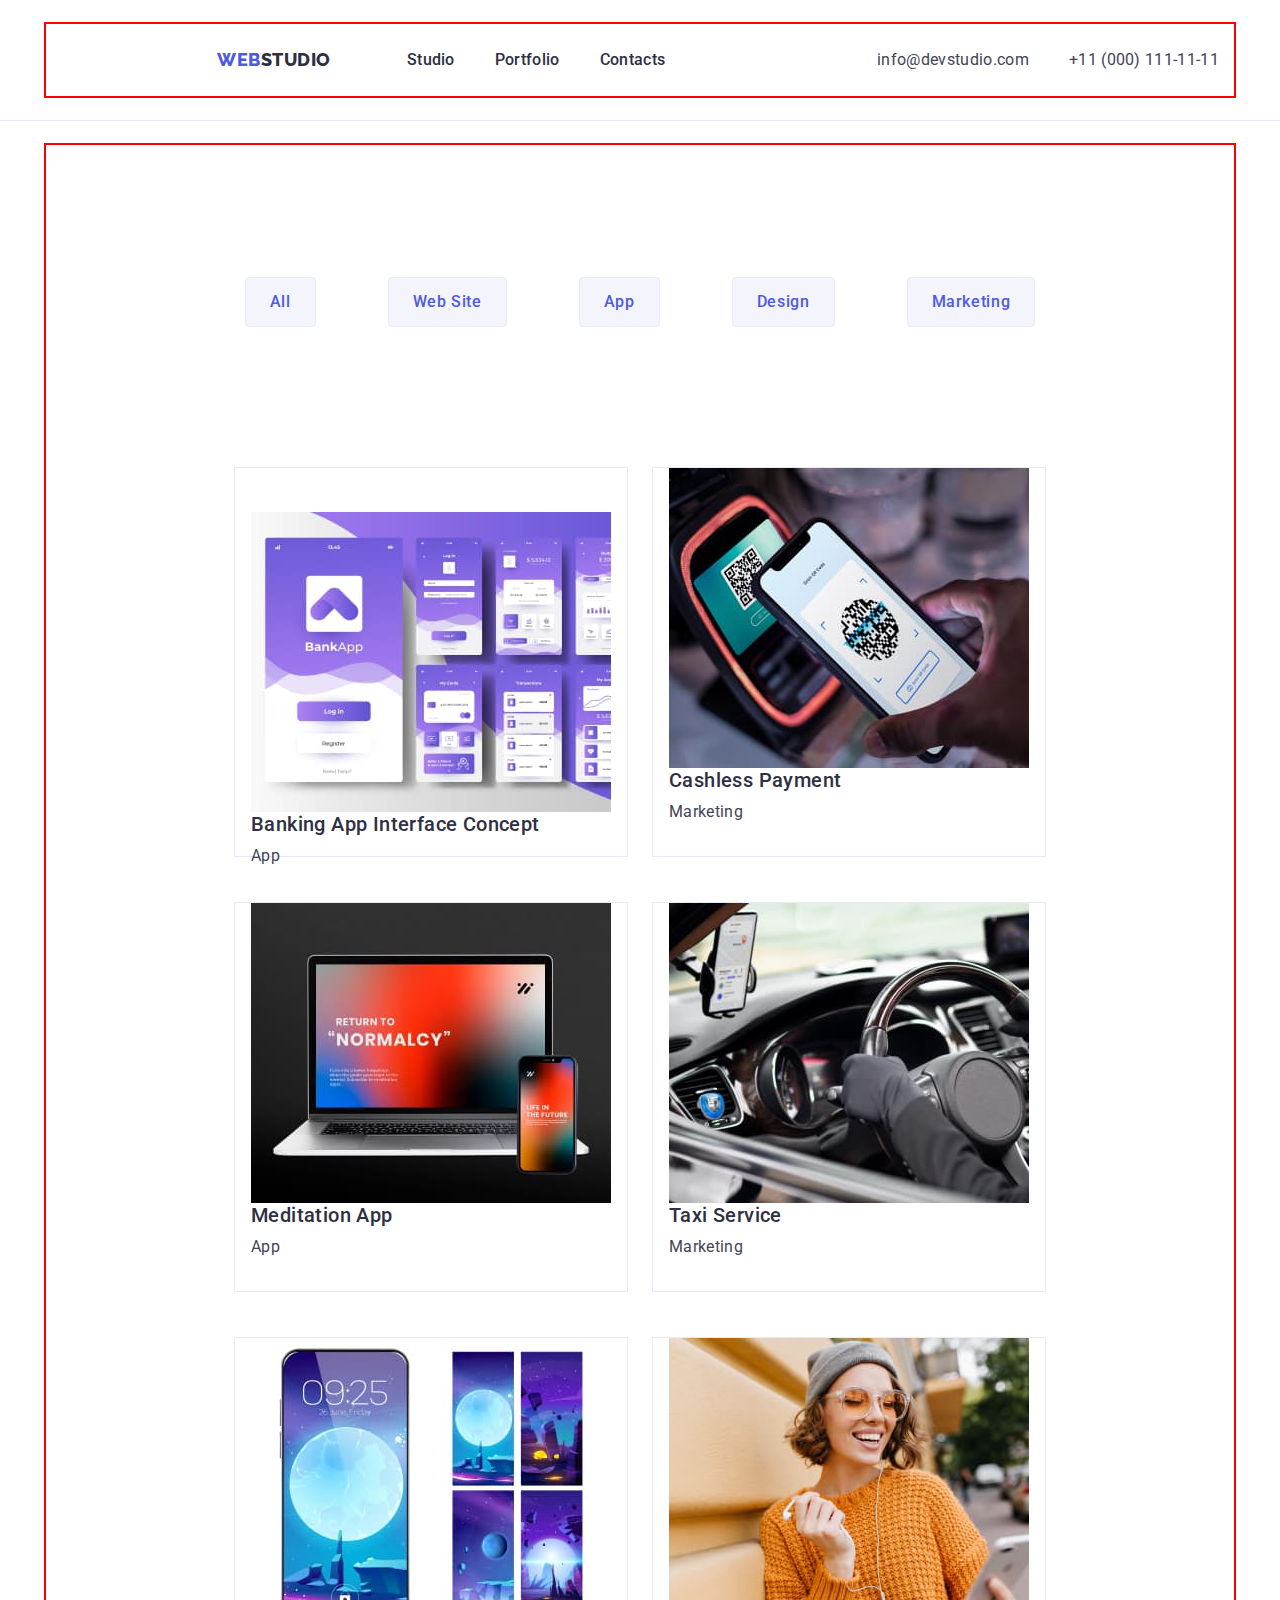
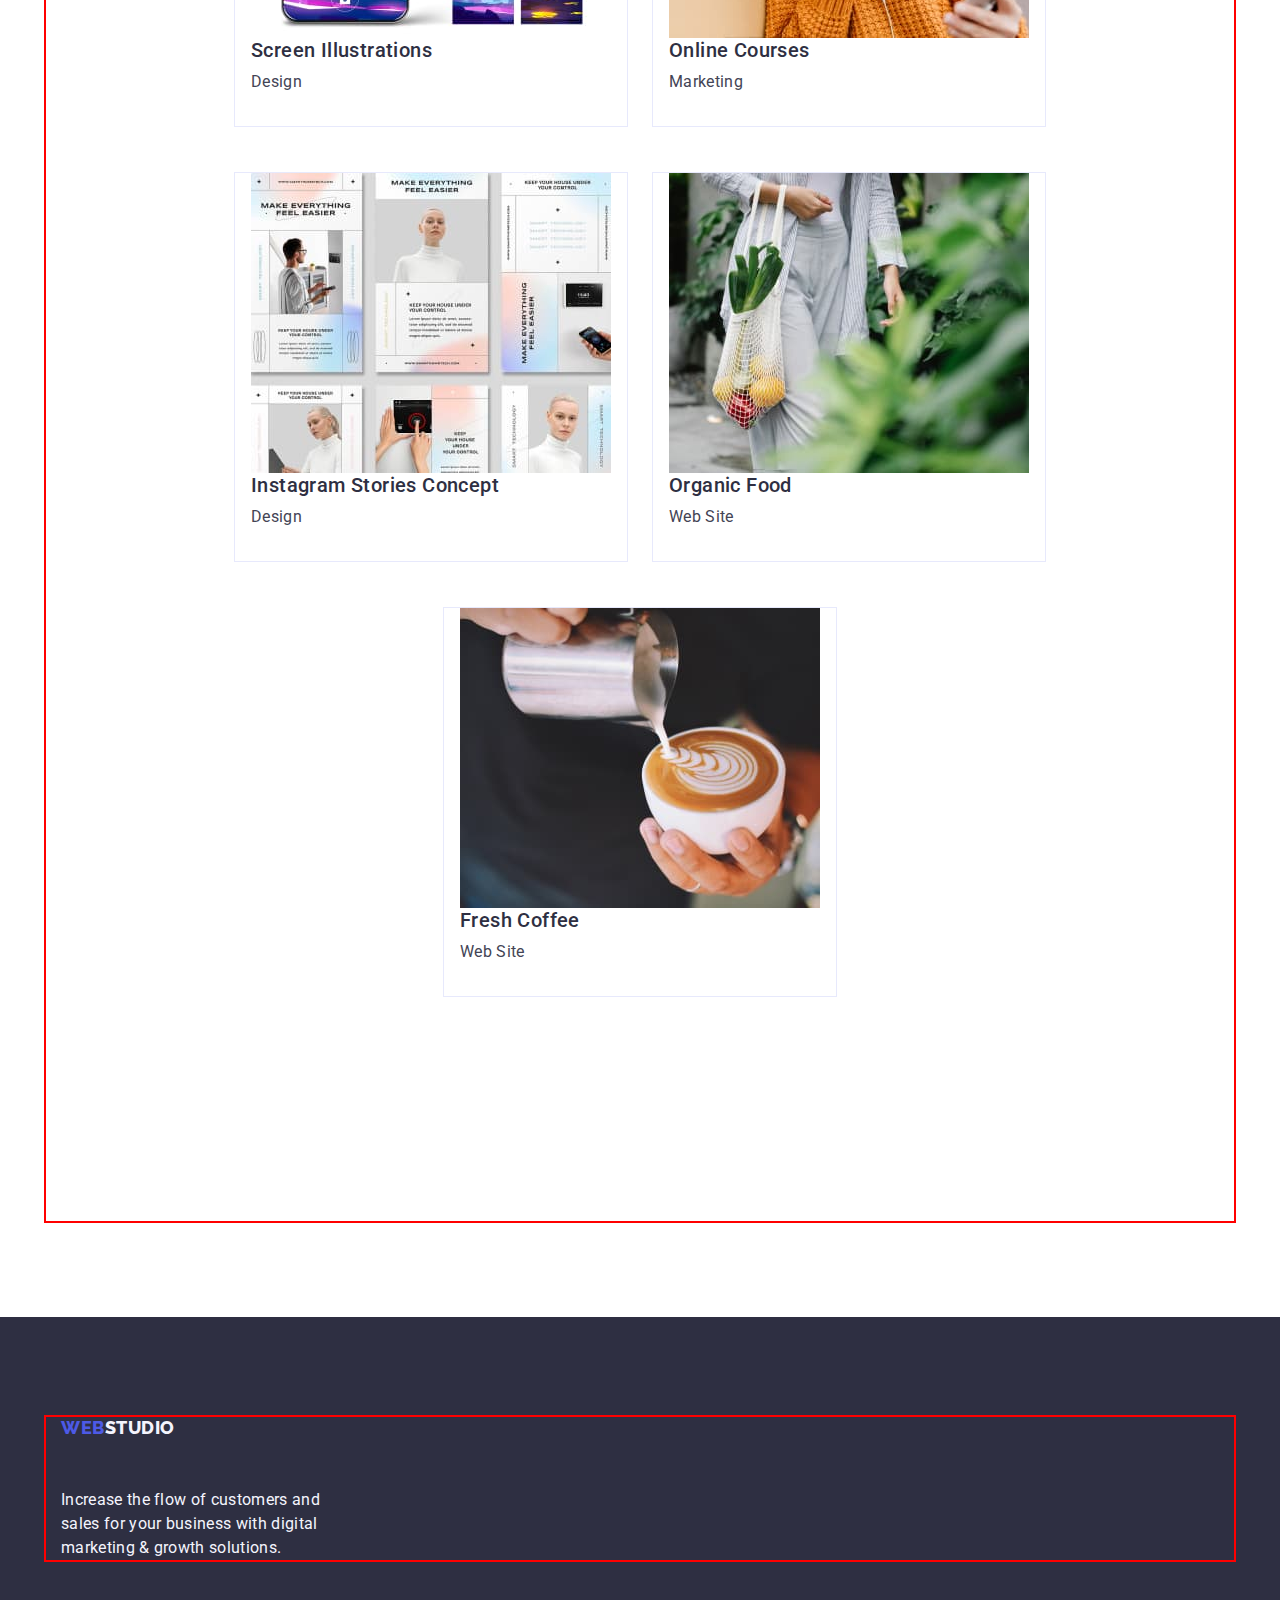
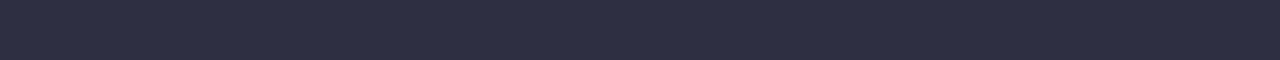
==== commit 4420ba21: "yes" ====
--- a/portfolio.html
+++ b/portfolio.html
@@ -79,9 +79,6 @@
                 <button type="button" class="btn-item">Marketing</button>
               </li>
             </ul>
-          </div>
-
-          <div class="galery-list-portfolio">
             <ul class="galery-list list">
               <li class="galery-list-item">
                 <a class="galery-title-photo link" href="#"
@@ -90,11 +87,12 @@
                     alt="Banking"
                     width="360"
                     height="300"
-                /></a>
-                <h2 class="section-galery-title">
-                  Banking App Interface Concept
-                </h2>
-                <p class="section-galery-text">App</p>
+                  />
+                  <h2 class="section-galery-title">
+                    Banking App Interface Concept
+                  </h2>
+                  <p class="section-galery-text">App</p>
+                </a>
               </li>
               <li class="galery-list-item">
                 <a class="galery-title link" href="#"
@@ -103,9 +101,10 @@
                     alt="Cashless"
                     width="360"
                     height="300"
-                /></a>
-                <h2 class="section-galery-title">Cashless Payment</h2>
-                <p class="section-galery-text">Marketing</p>
+                  />
+                  <h2 class="section-galery-title">Cashless Payment</h2>
+                  <p class="section-galery-text">Marketing</p>
+                </a>
               </li>
               <li class="galery-list-item">
                 <a class="galery-title link" href="#"
@@ -114,9 +113,10 @@
                     alt="Meditaion"
                     width="360"
                     height="300"
-                /></a>
-                <h2 class="section-galery-title">Meditation App</h2>
-                <p class="section-galery-text">App</p>
+                  />
+                  <h2 class="section-galery-title">Meditation App</h2>
+                  <p class="section-galery-text">App</p>
+                </a>
               </li>
               <li class="galery-list-item">
                 <a class="galery-title link" href="#"
@@ -125,9 +125,10 @@
                     alt="Taxi"
                     width="360"
                     height="300"
-                /></a>
-                <h2 class="section-galery-title">Taxi Service</h2>
-                <p class="section-galery-text">Marketing</p>
+                  />
+                  <h2 class="section-galery-title">Taxi Service</h2>
+                  <p class="section-galery-text">Marketing</p>
+                </a>
               </li>
               <li class="galery-list-item">
                 <a class="galery-title link" href="#"
@@ -136,9 +137,10 @@
                     alt="Screen "
                     width="360"
                     height="300"
-                /></a>
-                <h2 class="section-galery-title">Screen Illustrations</h2>
-                <p class="section-galery-text">Design</p>
+                  />
+                  <h2 class="section-galery-title">Screen Illustrations</h2>
+                  <p class="section-galery-text">Design</p>
+                </a>
               </li>
               <li class="galery-list-item">
                 <a class="galery-title link" href="#"
@@ -147,9 +149,10 @@
                     alt="Online"
                     width="360"
                     height="300"
-                /></a>
-                <h2 class="section-galery-title">Online Courses</h2>
-                <p class="section-galery-text">Marketing</p>
+                  />
+                  <h2 class="section-galery-title">Online Courses</h2>
+                  <p class="section-galery-text">Marketing</p>
+                </a>
               </li>
               <li class="galery-list-item">
                 <a class="galery-title link" href="#"
@@ -158,9 +161,12 @@
                     alt="Instagram"
                     width="360"
                     height="300"
-                /></a>
-                <h2 class="section-galery-title">Instagram Stories Concept</h2>
-                <p class="section-galery-text">Design</p>
+                  />
+                  <h2 class="section-galery-title">
+                    Instagram Stories Concept
+                  </h2>
+                  <p class="section-galery-text">Design</p>
+                </a>
               </li>
               <li class="galery-list-item">
                 <a class="galery-title link" href="#"
@@ -169,9 +175,10 @@
                     alt="Organic"
                     width="360"
                     height="300"
-                /></a>
-                <h2 class="section-galery-title">Organic Food</h2>
-                <p class="section-galery-text">Web Site</p>
+                  />
+                  <h2 class="section-galery-title">Organic Food</h2>
+                  <p class="section-galery-text">Web Site</p>
+                </a>
               </li>
               <li class="galery-list-item">
                 <a class="galery-title link" href="#">
@@ -180,9 +187,10 @@
                     alt="Coffee "
                     width="360"
                     height="300"
-                /></a>
-                <h2 class="section-galery-title">Fresh Coffee</h2>
-                <p class="section-galery-text">Web Site</p>
+                  />
+                  <h2 class="section-galery-title">Fresh Coffee</h2>
+                  <p class="section-galery-text">Web Site</p>
+                </a>
               </li>
             </ul>
           </div>
--- a/css/stylis.css
+++ b/css/stylis.css
@@ -79,7 +79,6 @@
   padding-top: 24px;
   padding-bottom: 24px;
   border-bottom: 1px solid #e7e9fc;
-  padding: 24px 0;
 }
 .header-container {
   display: flex;
@@ -113,6 +112,7 @@
 .header-menu-list {
   display: flex;
   gap: 40px;
+  padding: 24px 0;
 }
 .header-menu-link {
   color: var(--navyblue, #2e2f42);
@@ -161,29 +161,26 @@
   /* Header 1 */
   font-size: 56px;
   max-width: 496px;
-  margin-bottom: 48pxs;
+  margin: 0 auto 48px auto;
   line-height: 1.07;
   letter-spacing: 0.02em;
-  max-width: 496px;
-  margin-bottom: 48px;
-  padding: 24px 0;
 }
 .heder-btn {
   color: var(--white, #fff);
   /* Button Text */
-  font-family: inherit;
   cursor: pointer;
   font-size: 16px;
   font-weight: 500;
   line-height: 1.5;
   letter-spacing: 0.04em;
   background: var(--iris, #4d5ae5);
+  display: inline-flex;
   padding: 16px 32px;
-  display: block;
-  min-width: 169px;
-  height: 56px;
+  align-items: flex-start;
+  gap: 10px;
   border: none;
   border-radius: 4px;
+  box-shadow: 0px 4px 4px 0px rgba(0, 0, 0, 0.15);
 }
 .heder-btn:hover,
 .heder-btn:focus {
@@ -201,9 +198,9 @@
   display: flex;
   gap: 24px;
   padding: 24px 0;
+}
+.advantages-item {
   width: calc((100% -72px) / 4);
-}
-.advantages-item {
 }
 .advantages-sub-title {
   color: var(--navyblue, #2e2f42);
@@ -230,7 +227,7 @@
 .boing-list {
   display: flex;
   gap: 24px;
-  margin-bottom: 72px;
+  list-style: none;
   padding: 24px 0;
 }
 .boing-item {
@@ -253,13 +250,11 @@
   background: var(--cloud, #f4f4fd);
   padding: 120px 0;
 }
-.team-our {
-  padding: 32px 0;
-}
+
 .team-list {
   display: flex;
+  list-style: none;
   gap: 24px;
-  padding: 24px 0;
   width: calc((100% -72px) / 4);
 }
 .team-title {
@@ -275,15 +270,13 @@
 .team-item {
   background: var(--white, #fff);
   border-radius: 0px 0px 4px 4px;
-  display: inline-flex;
-  padding-bottom: 0px;
-  flex-direction: column;
-  justify-content: center;
-  align-items: center;
-  gap: 32px;
+}
+.team-list-section {
+  padding: 32px 0;
+  text-align: center;
 }
 .team-our-title {
-  color: var(--navyblue, #2e2f429f);
+  color: var(--navyblue, #2e2f42);
   /* Header 3 */
   font-size: 20px;
   font-weight: 500;
@@ -291,8 +284,6 @@
   letter-spacing: 0.02em;
   margin-bottom: 8px;
   text-align: center;
-  display: flex;
-  gap: 32px;
 }
 .team-item-text {
   color: var(--slate, #434455);
@@ -362,22 +353,10 @@
 .galery-btn-list {
   text-decoration: none;
   padding: 12px 24px;
-  border: 1px solid #e7e9fc;
-  border-radius: 4px;
-}
-.btn-item {
-  color: var(--white, #fff);
-  /* Button Text */
-  font-family: inherit;
-  text-align: center;
-  cursor: pointer;
-  font-size: 16px;
-  font-weight: 500;
-  line-height: 1.5;
-  letter-spacing: 0.04em;
-  border-radius: 4px;
-  border: 1px solid var(--cornflower, #e7e9fc);
-  background: var(--ocean, #404bbf);
+  display: list-item;
+  text-align: -webkit-match-parent;
+  list-style: none;
+  -webkit-appearance: button;
 }
 .btn-item {
   color: var(--iris, #4d5ae5);
@@ -389,6 +368,10 @@
   font-weight: 500;
   line-height: 1.5;
   letter-spacing: 0.04em;
+  display: flex;
+  padding: 12px 24px;
+  justify-content: center;
+  align-items: center;
   border-radius: 4px;
   border: 1px solid var(--cornflower, #e7e9fc);
   background: var(--cloud, #f4f4fd);
@@ -400,23 +383,18 @@
   border: 1px solid transparent;
 }
 
-.galery-list-portfolio {
+.galery-list {
+  width: calc((100% -48px) / 3);
   padding: 32px 16px;
-  border: 1px solid #e7e7e7;
-  border-top: none;
-}
-.galery-list {
   display: flex;
   justify-content: center;
   flex-wrap: wrap;
   column-gap: 24px;
-  row-gap: 48px;
+  row-gap: 45px;
   margin-bottom: 72px;
-  border: 1px solid var(--cornflower, #e7e9fc);
   background: var(--white, #fff);
 }
 .galery-list-item {
-  width: calc((100% -48px) / 3);
   display: flex;
   padding: 0px 16px;
   flex-direction: column;
@@ -424,12 +402,14 @@
   align-items: flex-start;
   gap: 8px;
   align-self: stretch;
+  border: 1px solid var(--cornflower, #e7e9fc);
+  background: var(--white, #fff);
+  box-sizing: border-box;
 }
 .galery-title-photo {
   width: 360px;
   height: 300px;
   flex-shrink: 0;
-  background: url(<path-to-image>), lightgray 50% / cover no-repeat;
 }
 .section-galery-title {
   color: var(--navyblue, #2e2f42);
@@ -438,7 +418,7 @@
   font-weight: 500;
   line-height: 1.2;
   letter-spacing: 0.02em;
-  margin-bottom: 16px;
+  margin-bottom: 8px;
 }
 .section-galery-text {
   color: var(--slate, #434455);
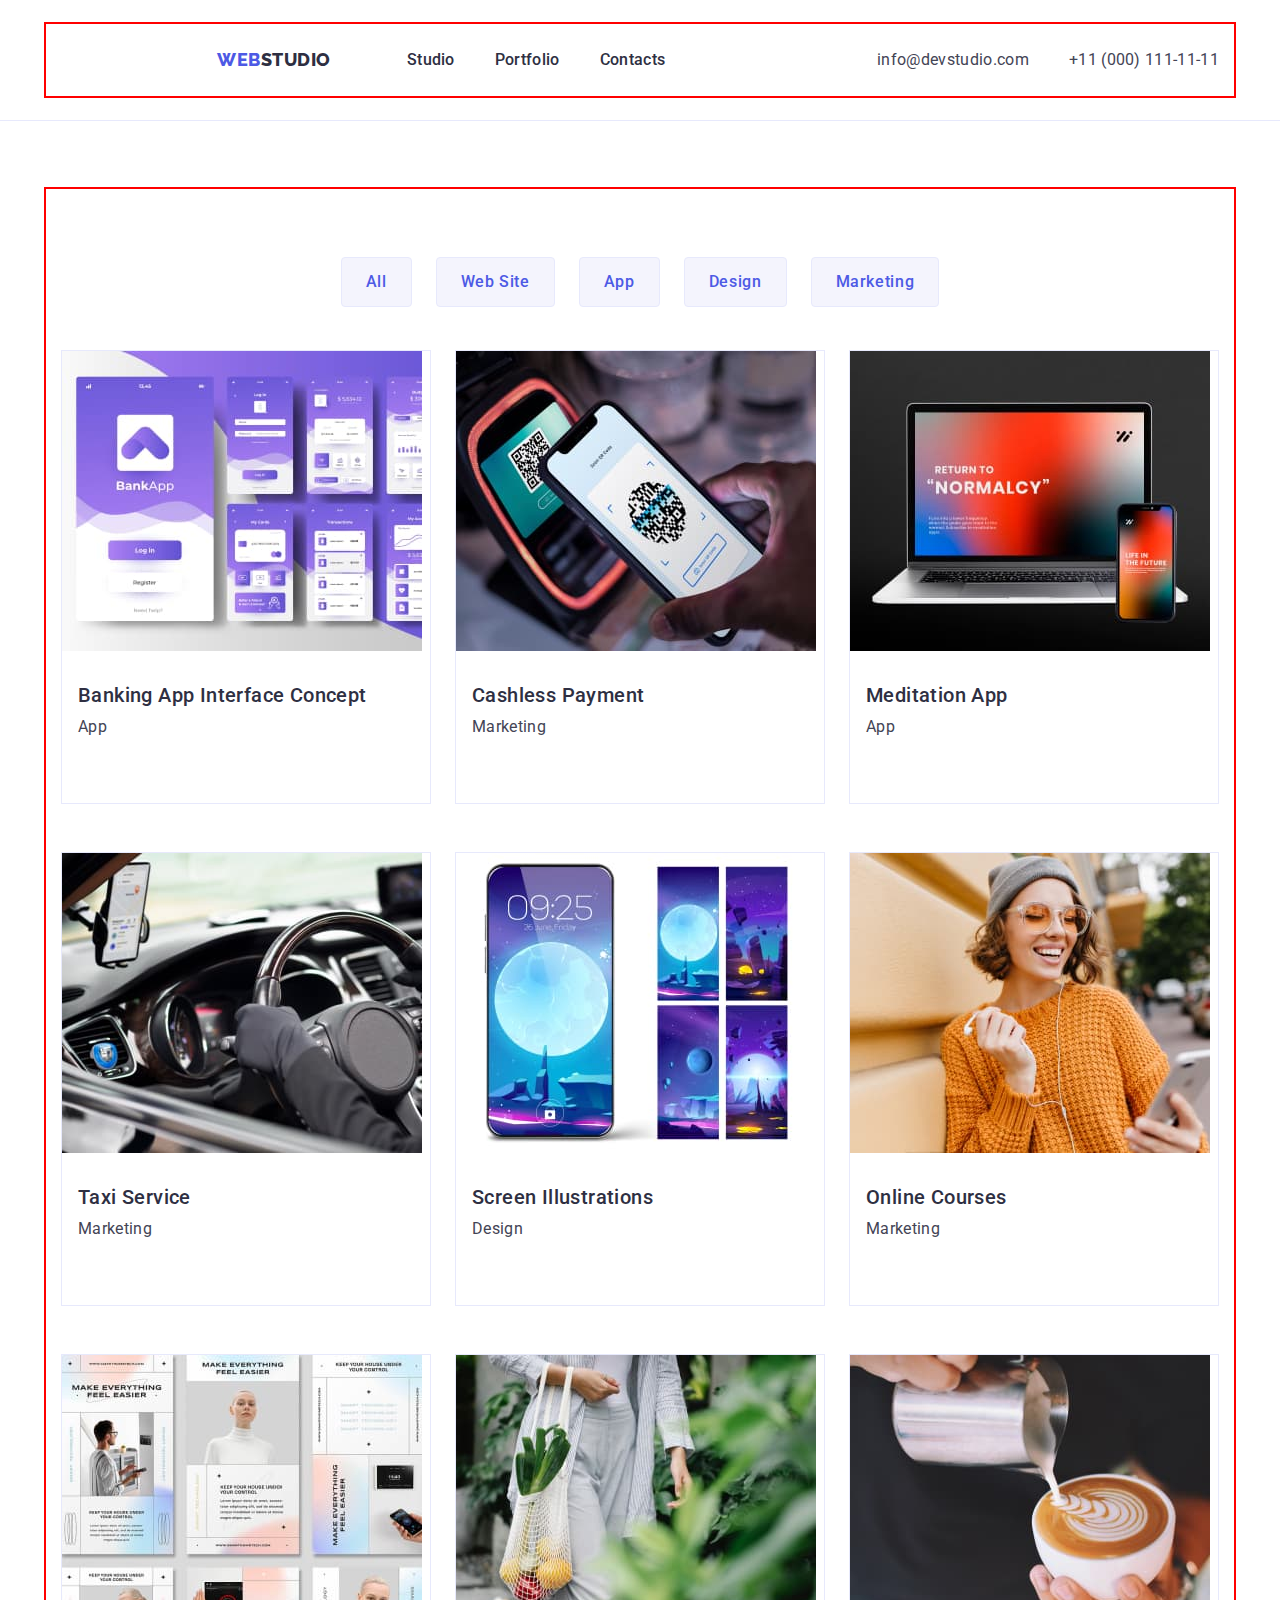
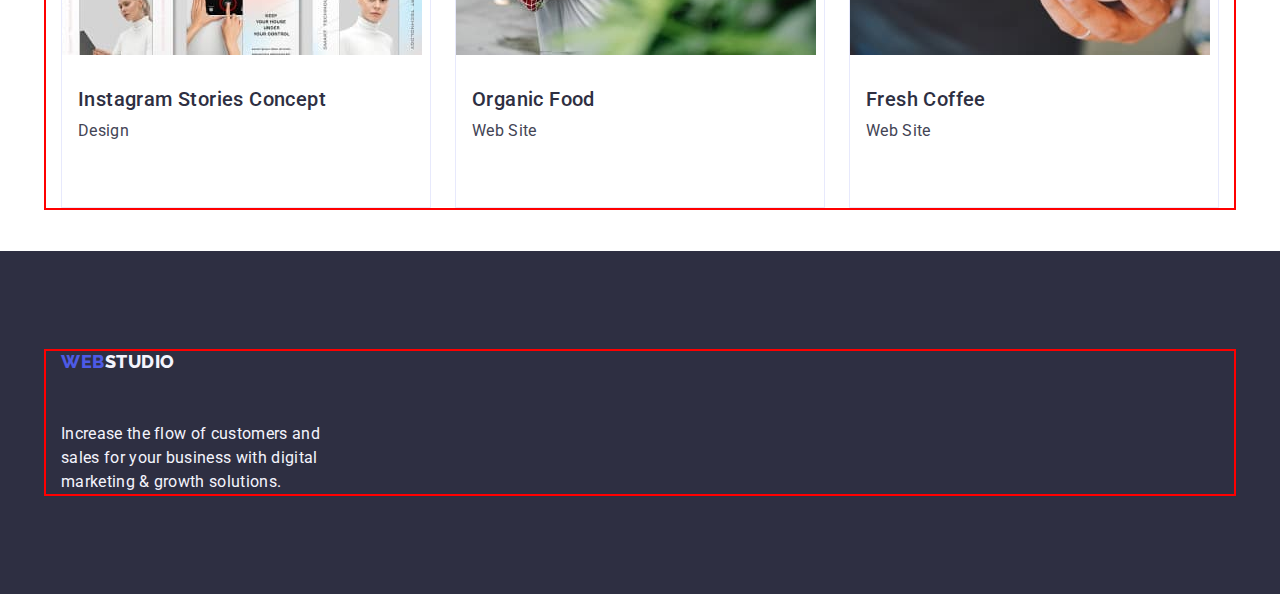
==== commit 5d12edb9: "+++++" ====
--- a/portfolio.html
+++ b/portfolio.html
@@ -62,20 +62,20 @@
         <div class="container">
           <h1 class="visually-hidden">Project</h1>
           <div class="wrap">
-            <ul class="galery-btn list">
-              <li class="galery-btn-list list">
+            <ul class="galery-btn">
+              <li class="galery-btn-item">
                 <button type="button" class="btn-item">All</button>
               </li>
-              <li class="galery-btn-list list">
+              <li class="galery-btn-item">
                 <button type="button" class="btn-item">Web Site</button>
               </li>
-              <li class="galery-btn-list list">
+              <li class="galery-btn-item">
                 <button type="button" class="btn-item">App</button>
               </li>
-              <li class="galery-btn-list list">
+              <li class="galery-btn-item">
                 <button type="button" class="btn-item">Design</button>
               </li>
-              <li class="galery-btn-list list">
+              <li class="galery-btn-item">
                 <button type="button" class="btn-item">Marketing</button>
               </li>
             </ul>
--- a/css/stylis.css
+++ b/css/stylis.css
@@ -112,6 +112,8 @@
 .header-menu-list {
   display: flex;
   gap: 40px;
+}
+.header-menu-item {
   padding: 24px 0;
 }
 .header-menu-link {
@@ -174,7 +176,8 @@
   line-height: 1.5;
   letter-spacing: 0.04em;
   background: var(--iris, #4d5ae5);
-  display: inline-flex;
+  display: block;
+  min-width: 169px;
   padding: 16px 32px;
   align-items: flex-start;
   gap: 10px;
@@ -342,17 +345,15 @@
   display: flex;
   gap: 24px;
   justify-content: center;
-  margin-bottom: 72px;
-  padding: 24px 0;
-}
-.wrap {
-  padding-top: 96px;
-  padding-bottom: 120px;
-}
-
-.galery-btn-list {
+  list-style: none;
+}
+.galery-btn {
+  padding-top: 68px;
+  padding-bottom: 43px;
+}
+
+.galery-btn-item {
   text-decoration: none;
-  padding: 12px 24px;
   display: list-item;
   text-align: -webkit-match-parent;
   list-style: none;
@@ -384,32 +385,26 @@
 }
 
 .galery-list {
-  width: calc((100% -48px) / 3);
-  padding: 32px 16px;
   display: flex;
   justify-content: center;
   flex-wrap: wrap;
   column-gap: 24px;
-  row-gap: 45px;
-  margin-bottom: 72px;
+  row-gap: 48px;
+  width: 100%;
   background: var(--white, #fff);
 }
 .galery-list-item {
-  display: flex;
-  padding: 0px 16px;
-  flex-direction: column;
   justify-content: center;
   align-items: flex-start;
-  gap: 8px;
+  gap: 32px;
   align-self: stretch;
   border: 1px solid var(--cornflower, #e7e9fc);
   background: var(--white, #fff);
-  box-sizing: border-box;
+  flex: 1 1 25%;
+  width: 360px;
 }
 .galery-title-photo {
-  width: 360px;
-  height: 300px;
-  flex-shrink: 0;
+  width: calc((100% - 48px) / 3);
 }
 .section-galery-title {
   color: var(--navyblue, #2e2f42);
@@ -418,7 +413,9 @@
   font-weight: 500;
   line-height: 1.2;
   letter-spacing: 0.02em;
+  margin-top: 32px;
   margin-bottom: 8px;
+  margin-left: 16px;
 }
 .section-galery-text {
   color: var(--slate, #434455);
@@ -426,5 +423,6 @@
   font-size: 16px;
   line-height: 1.5;
   letter-spacing: 0.02em;
-  margin-bottom: 32px;
-}
+  margin-left: 16px;
+  margin-bottom: 64px;
+}
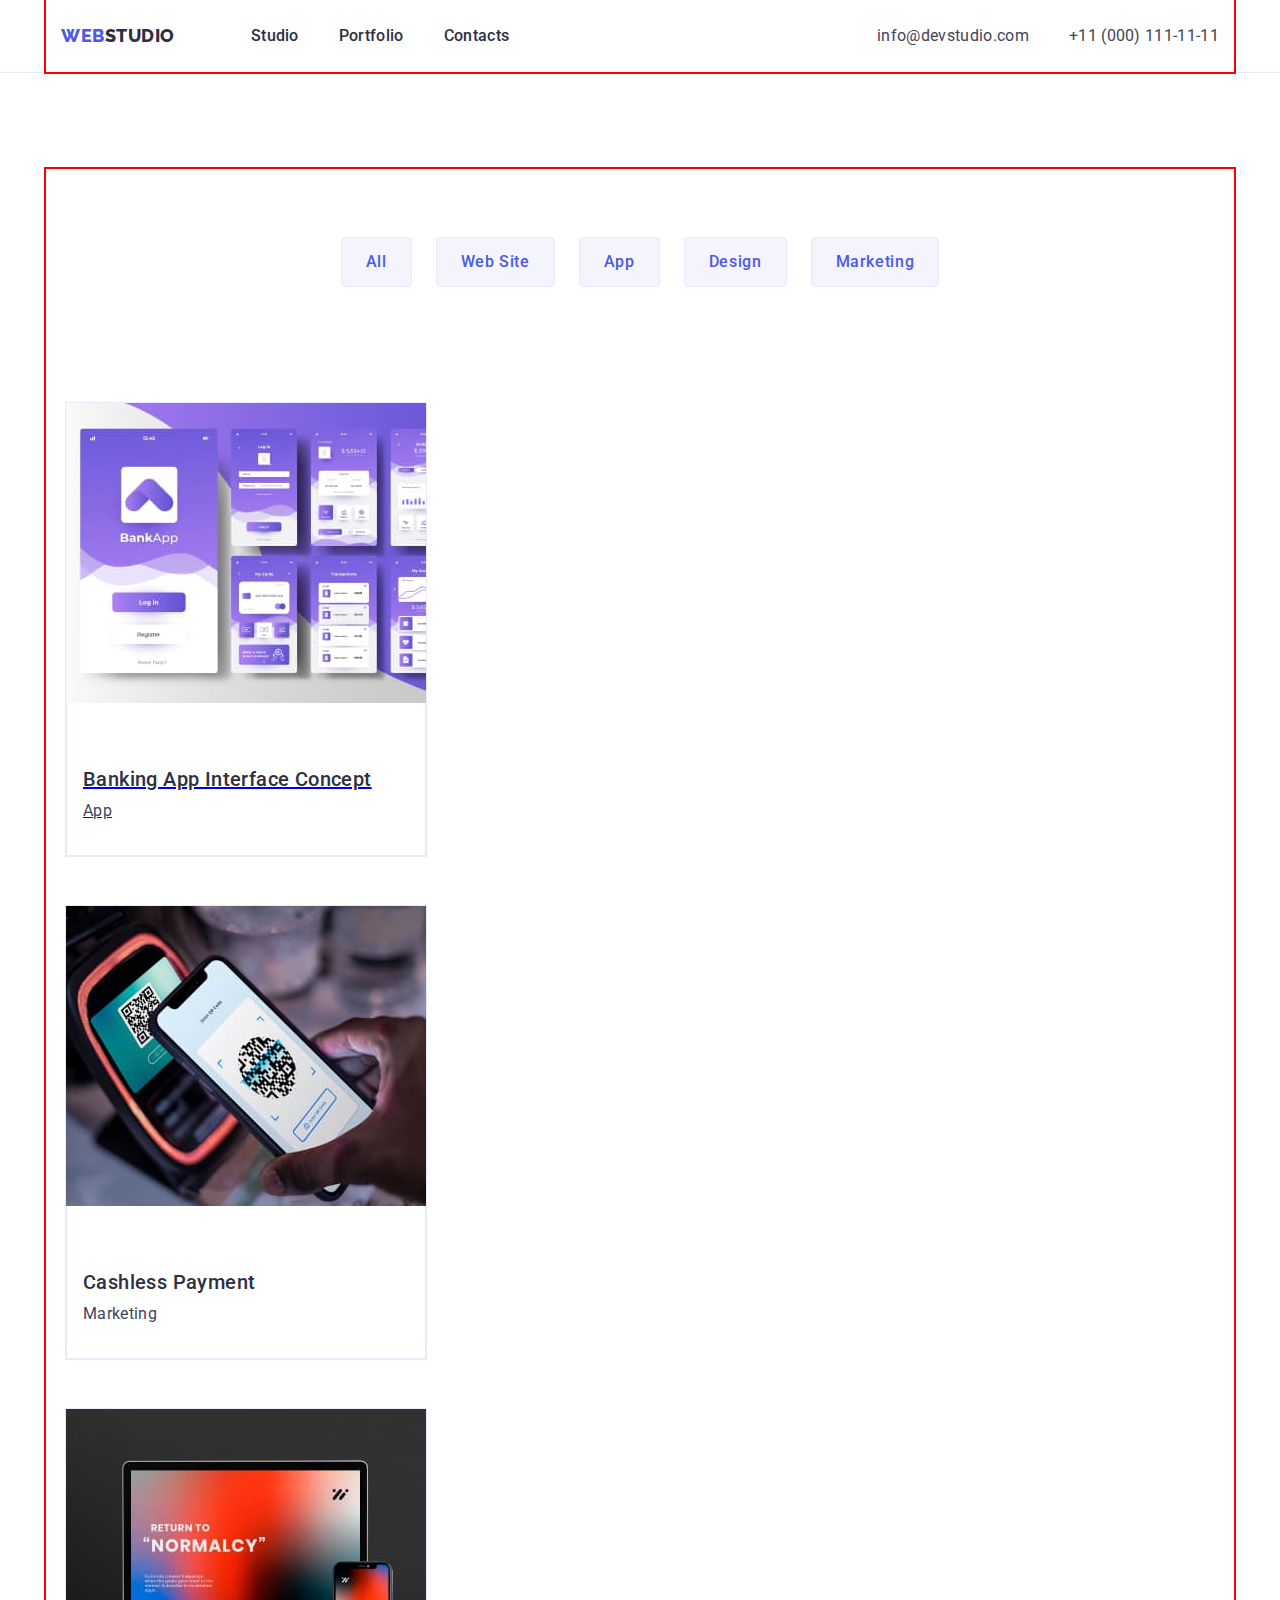
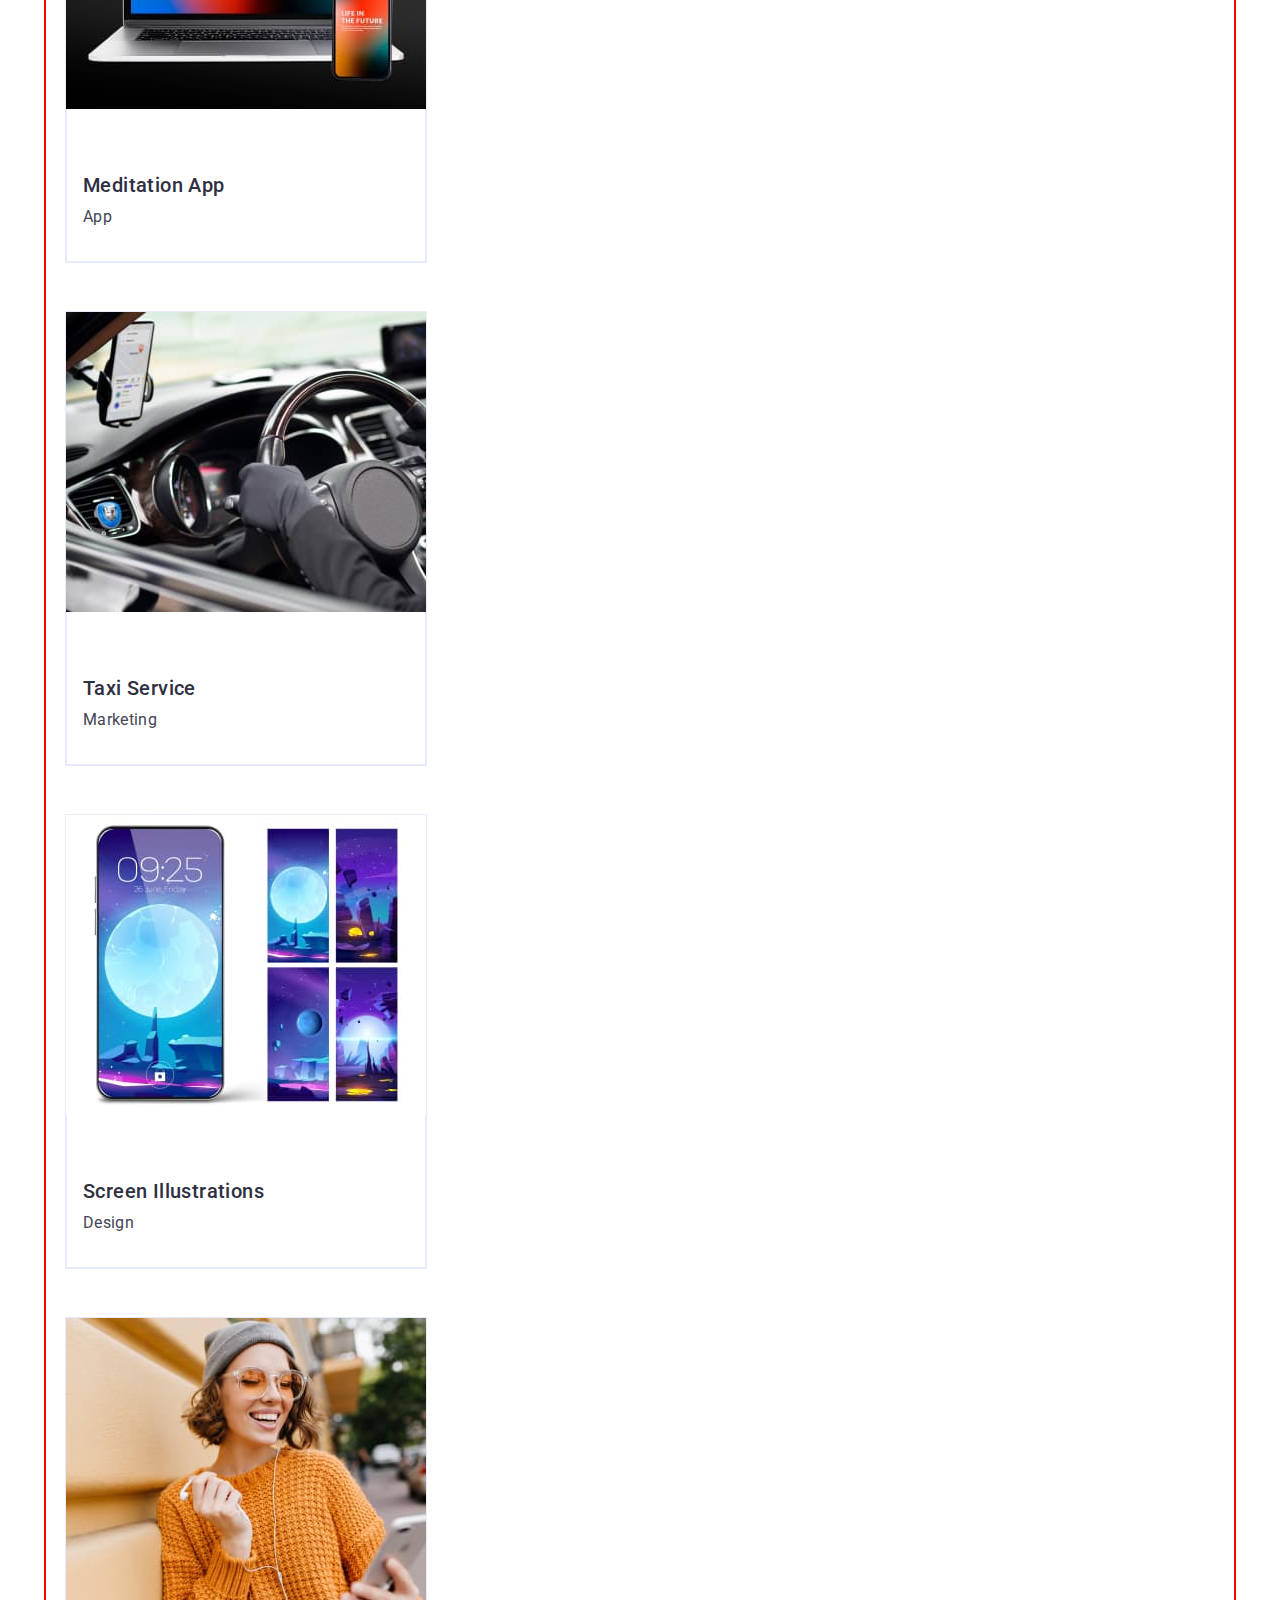
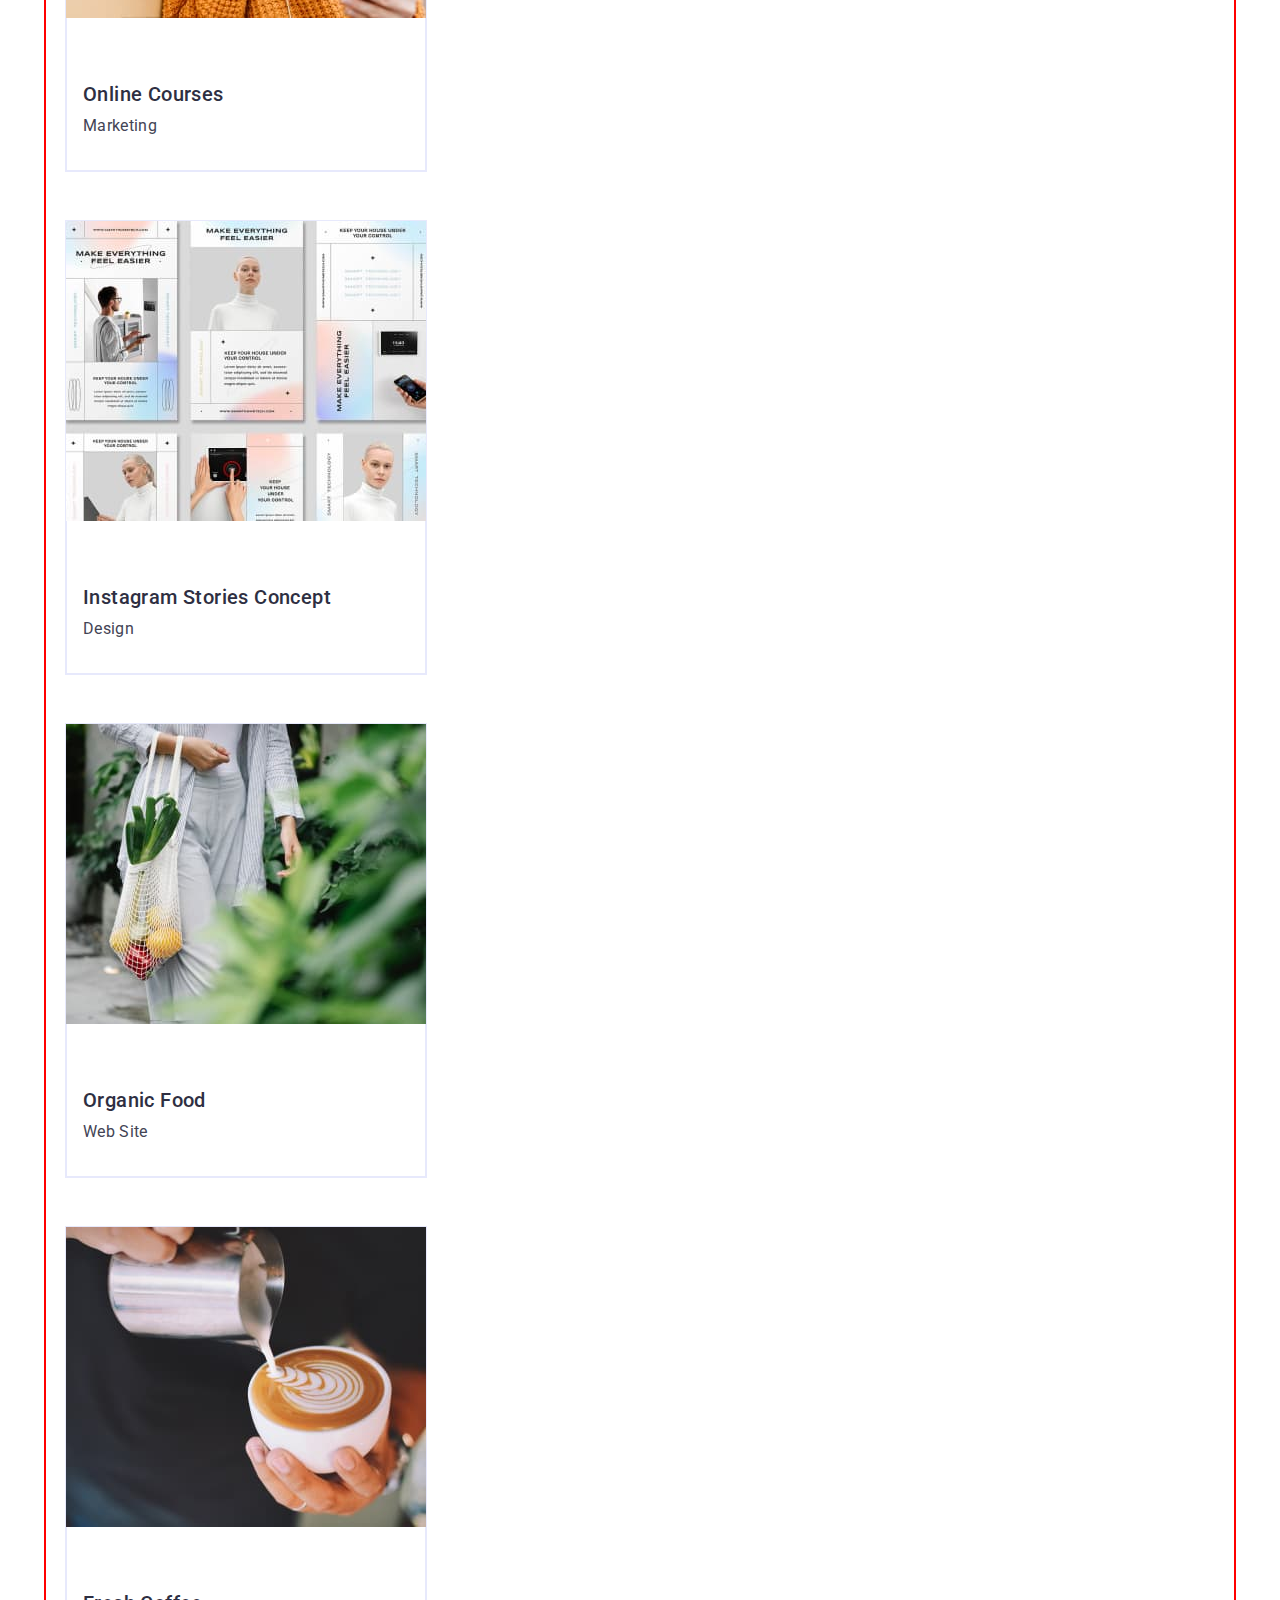
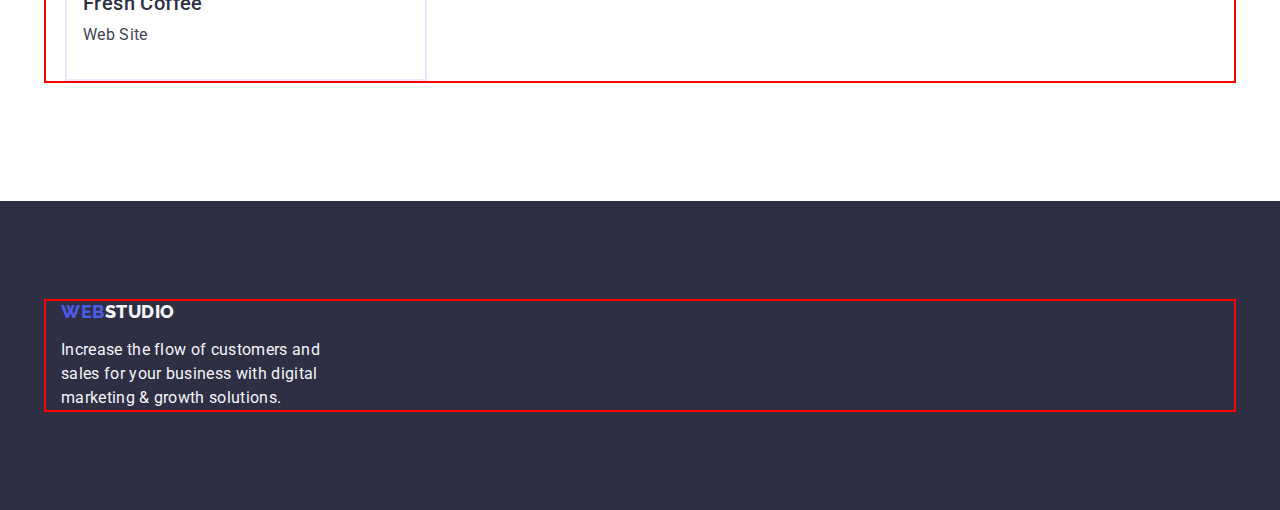
==== commit 8910cb54: "+++++" ====
--- a/portfolio.html
+++ b/portfolio.html
@@ -61,139 +61,155 @@
       <section class="galery-btn">
         <div class="container">
           <h1 class="visually-hidden">Project</h1>
-          <div class="wrap">
-            <ul class="galery-btn">
-              <li class="galery-btn-item">
-                <button type="button" class="btn-item">All</button>
-              </li>
-              <li class="galery-btn-item">
-                <button type="button" class="btn-item">Web Site</button>
-              </li>
-              <li class="galery-btn-item">
-                <button type="button" class="btn-item">App</button>
-              </li>
-              <li class="galery-btn-item">
-                <button type="button" class="btn-item">Design</button>
-              </li>
-              <li class="galery-btn-item">
-                <button type="button" class="btn-item">Marketing</button>
-              </li>
-            </ul>
-            <ul class="galery-list list">
-              <li class="galery-list-item">
-                <a class="galery-title-photo link" href="#"
-                  ><img
-                    src="./images/project-img1.jpg"
-                    alt="Banking"
-                    width="360"
-                    height="300"
-                  />
+          <ul class="galery-btn-link list">
+            <li class="galery-btn-item">
+              <button type="button" class="btn-item">All</button>
+            </li>
+            <li class="galery-btn-item">
+              <button type="button" class="btn-item">Web Site</button>
+            </li>
+            <li class="galery-btn-item">
+              <button type="button" class="btn-item">App</button>
+            </li>
+            <li class="galery-btn-item">
+              <button type="button" class="btn-item">Design</button>
+            </li>
+            <li class="galery-btn-item">
+              <button type="button" class="btn-item">Marketing</button>
+            </li>
+          </ul>
+          <ul class="galery-list list">
+            <li class="galery-list-item">
+              <a class="galery-title-photo" href="#"
+                ><img
+                  src="./images/project-img1.jpg"
+                  alt="Banking"
+                  width="360"
+                  height="300"
+                />
+                <div class="galery-title-link">
                   <h2 class="section-galery-title">
                     Banking App Interface Concept
                   </h2>
                   <p class="section-galery-text">App</p>
-                </a>
-              </li>
-              <li class="galery-list-item">
-                <a class="galery-title link" href="#"
-                  ><img
-                    src="./images/project-img2.jpg"
-                    alt="Cashless"
-                    width="360"
-                    height="300"
-                  />
+                </div>
+              </a>
+            </li>
+            <li class="galery-list-item">
+              <a class="galery-title link" href="#"
+                ><img
+                  src="./images/project-img2.jpg"
+                  alt="Cashless"
+                  width="360"
+                  height="300"
+                />
+                <div class="galery-title-link">
                   <h2 class="section-galery-title">Cashless Payment</h2>
                   <p class="section-galery-text">Marketing</p>
-                </a>
-              </li>
-              <li class="galery-list-item">
-                <a class="galery-title link" href="#"
-                  ><img
-                    src="./images/project-img3.jpg"
-                    alt="Meditaion"
-                    width="360"
-                    height="300"
-                  />
+                </div>
+              </a>
+            </li>
+            <li class="galery-list-item">
+              <a class="galery-title link" href="#"
+                ><img
+                  src="./images/project-img3.jpg"
+                  alt="Meditaion"
+                  width="360"
+                  height="300"
+                />
+                <div class="galery-title-link">
                   <h2 class="section-galery-title">Meditation App</h2>
                   <p class="section-galery-text">App</p>
-                </a>
-              </li>
-              <li class="galery-list-item">
-                <a class="galery-title link" href="#"
-                  ><img
-                    src="./images/project-img4.jpg"
-                    alt="Taxi"
-                    width="360"
-                    height="300"
-                  />
+                </div>
+              </a>
+            </li>
+            <li class="galery-list-item">
+              <a class="galery-title link" href="#"
+                ><img
+                  src="./images/project-img4.jpg"
+                  alt="Taxi"
+                  width="360"
+                  height="300"
+                />
+                <div class="galery-title-link">
                   <h2 class="section-galery-title">Taxi Service</h2>
                   <p class="section-galery-text">Marketing</p>
-                </a>
-              </li>
-              <li class="galery-list-item">
-                <a class="galery-title link" href="#"
-                  ><img
-                    src="./images/project-img5.jpg"
-                    alt="Screen "
-                    width="360"
-                    height="300"
-                  />
+                </div>
+              </a>
+            </li>
+            <li class="galery-list-item">
+              <a class="galery-title link" href="#"
+                ><img
+                  src="./images/project-img5.jpg"
+                  alt="Screen "
+                  width="360"
+                  height="300"
+                />
+                <div class="galery-title-link">
                   <h2 class="section-galery-title">Screen Illustrations</h2>
                   <p class="section-galery-text">Design</p>
-                </a>
-              </li>
-              <li class="galery-list-item">
-                <a class="galery-title link" href="#"
-                  ><img
-                    src="./images/project-img6.jpg"
-                    alt="Online"
-                    width="360"
-                    height="300"
-                  />
+                </div>
+              </a>
+            </li>
+            <li class="galery-list-item">
+              <a class="galery-title link" href="#"
+                ><img
+                  src="./images/project-img6.jpg"
+                  alt="Online"
+                  width="360"
+                  height="300"
+                />
+                <div class="galery-title-link">
                   <h2 class="section-galery-title">Online Courses</h2>
                   <p class="section-galery-text">Marketing</p>
-                </a>
-              </li>
-              <li class="galery-list-item">
-                <a class="galery-title link" href="#"
-                  ><img
-                    src="./images/project-img7.jpg"
-                    alt="Instagram"
-                    width="360"
-                    height="300"
-                  />
+                </div>
+              </a>
+            </li>
+            <li class="galery-list-item">
+              <a class="galery-title link" href="#"
+                ><img
+                  src="./images/project-img7.jpg"
+                  alt="Instagram"
+                  width="360"
+                  height="300"
+                />
+                <div class="galery-title-link">
                   <h2 class="section-galery-title">
                     Instagram Stories Concept
                   </h2>
                   <p class="section-galery-text">Design</p>
-                </a>
-              </li>
-              <li class="galery-list-item">
-                <a class="galery-title link" href="#"
-                  ><img
-                    src="./images/project-img8.jpg"
-                    alt="Organic"
-                    width="360"
-                    height="300"
-                  />
+                </div>
+              </a>
+            </li>
+            <li class="galery-list-item">
+              <a class="galery-title link" href="#"
+                ><img
+                  src="./images/project-img8.jpg"
+                  alt="Organic"
+                  width="360"
+                  height="300"
+                />
+                <div class="galery-title-link">
                   <h2 class="section-galery-title">Organic Food</h2>
                   <p class="section-galery-text">Web Site</p>
-                </a>
-              </li>
-              <li class="galery-list-item">
-                <a class="galery-title link" href="#">
-                  <img
-                    src="./images/project-img9.jpg"
-                    alt="Coffee "
-                    width="360"
-                    height="300"
-                  />
+                </div>
+              </a>
+            </li>
+            <li class="galery-list-item">
+              <a class="galery-title link" href="#">
+                <img
+                  src="./images/project-img9.jpg"
+                  alt="Coffee "
+                  width="360"
+                  height="300"
+                />
+                <div class="galery-title-link">
                   <h2 class="section-galery-title">Fresh Coffee</h2>
                   <p class="section-galery-text">Web Site</p>
-                </a>
-              </li>
-            </ul>
-          </div>
+                </div>
+              </a>
+            </li>
+          </ul>
         </div>
       </section>
     </main>
--- a/css/stylis.css
+++ b/css/stylis.css
@@ -76,8 +76,6 @@
 }
 /**----------------HEADER--------------*/
 .header {
-  padding-top: 24px;
-  padding-bottom: 24px;
   border-bottom: 1px solid #e7e9fc;
 }
 .header-container {
@@ -85,8 +83,6 @@
 }
 .header-navigation {
   display: flex;
-  padding-left: 156px;
-  margin-right: 76px;
   align-items: center;
 }
 .header-logo {
@@ -124,6 +120,7 @@
   line-height: 1.5;
   letter-spacing: 0.02em;
   text-decoration: none;
+  padding: 24px 0;
 }
 .header-menu-link:hover,
 .header-menu-link:focus {
@@ -179,8 +176,7 @@
   display: block;
   min-width: 169px;
   padding: 16px 32px;
-  align-items: flex-start;
-  gap: 10px;
+  margin: 0 auto;
   border: none;
   border-radius: 4px;
   box-shadow: 0px 4px 4px 0px rgba(0, 0, 0, 0.15);
@@ -197,13 +193,11 @@
 }
 
 .advantages-list {
-  padding: 0 156px;
   display: flex;
   gap: 24px;
-  padding: 24px 0;
 }
 .advantages-item {
-  width: calc((100% -72px) / 4);
+  width: calc((100% - 72px) / 4);
 }
 .advantages-sub-title {
   color: var(--navyblue, #2e2f42);
@@ -224,14 +218,13 @@
 
 /*--------------BOING--------------*/
 .boing {
-  padding-top: 120px;
+  padding-top: 0;
   padding-bottom: 120px;
 }
 .boing-list {
   display: flex;
   gap: 24px;
   list-style: none;
-  padding: 24px 0;
 }
 .boing-item {
   width: calc((100% - 48px) / 3);
@@ -258,7 +251,6 @@
   display: flex;
   list-style: none;
   gap: 24px;
-  width: calc((100% -72px) / 4);
 }
 .team-title {
   color: var(--navyblue, #2e2f42);
@@ -271,6 +263,7 @@
   margin-bottom: 72px;
 }
 .team-item {
+  width: calc((100% -72px) / 4);
   background: var(--white, #fff);
   border-radius: 0px 0px 4px 4px;
 }
@@ -325,8 +318,6 @@
   line-height: 1.17;
   letter-spacing: 0.03em;
   text-transform: uppercase;
-  margin-bottom: 16px;
-  display: inline-block;
 }
 .footer-item-text {
   color: var(--cloud, #f4f4fd);
@@ -335,29 +326,25 @@
   line-height: 1.5;
   letter-spacing: 0.02em;
   width: 264px;
-  margin-top: 18px;
 }
 
 /***------------PORTFOLIO-------------*/
 
 /**-----------------GALERY-----------*/
 .galery-btn {
+  padding-top: 96px;
+  padding-bottom: 120px;
+}
+.galery-btn-link {
   display: flex;
   gap: 24px;
   justify-content: center;
-  list-style: none;
-}
-.galery-btn {
+  margin-bottom: 72px;
+}
+
+.galery-btn-item {
   padding-top: 68px;
   padding-bottom: 43px;
-}
-
-.galery-btn-item {
-  text-decoration: none;
-  display: list-item;
-  text-align: -webkit-match-parent;
-  list-style: none;
-  -webkit-appearance: button;
 }
 .btn-item {
   color: var(--iris, #4d5ae5);
@@ -374,7 +361,7 @@
   justify-content: center;
   align-items: center;
   border-radius: 4px;
-  border: 1px solid var(--cornflower, #e7e9fc);
+  border: 1px solid #e7e9fc;
   background: var(--cloud, #f4f4fd);
 }
 .btn-item:hover,
@@ -385,12 +372,12 @@
 }
 
 .galery-list {
+  width: calc((100% - 48px) / 3);
   display: flex;
   justify-content: center;
   flex-wrap: wrap;
   column-gap: 24px;
   row-gap: 48px;
-  width: 100%;
   background: var(--white, #fff);
 }
 .galery-list-item {
@@ -400,11 +387,13 @@
   align-self: stretch;
   border: 1px solid var(--cornflower, #e7e9fc);
   background: var(--white, #fff);
-  flex: 1 1 25%;
-  width: 360px;
+}
+.galery-title-link {
+  padding: 32px 16px;
+  border: 1px solid #e7e9fc;
+  border-top: none;
 }
 .galery-title-photo {
-  width: calc((100% - 48px) / 3);
 }
 .section-galery-title {
   color: var(--navyblue, #2e2f42);
@@ -415,7 +404,6 @@
   letter-spacing: 0.02em;
   margin-top: 32px;
   margin-bottom: 8px;
-  margin-left: 16px;
 }
 .section-galery-text {
   color: var(--slate, #434455);
@@ -423,6 +411,4 @@
   font-size: 16px;
   line-height: 1.5;
   letter-spacing: 0.02em;
-  margin-left: 16px;
-  margin-bottom: 64px;
-}
+}
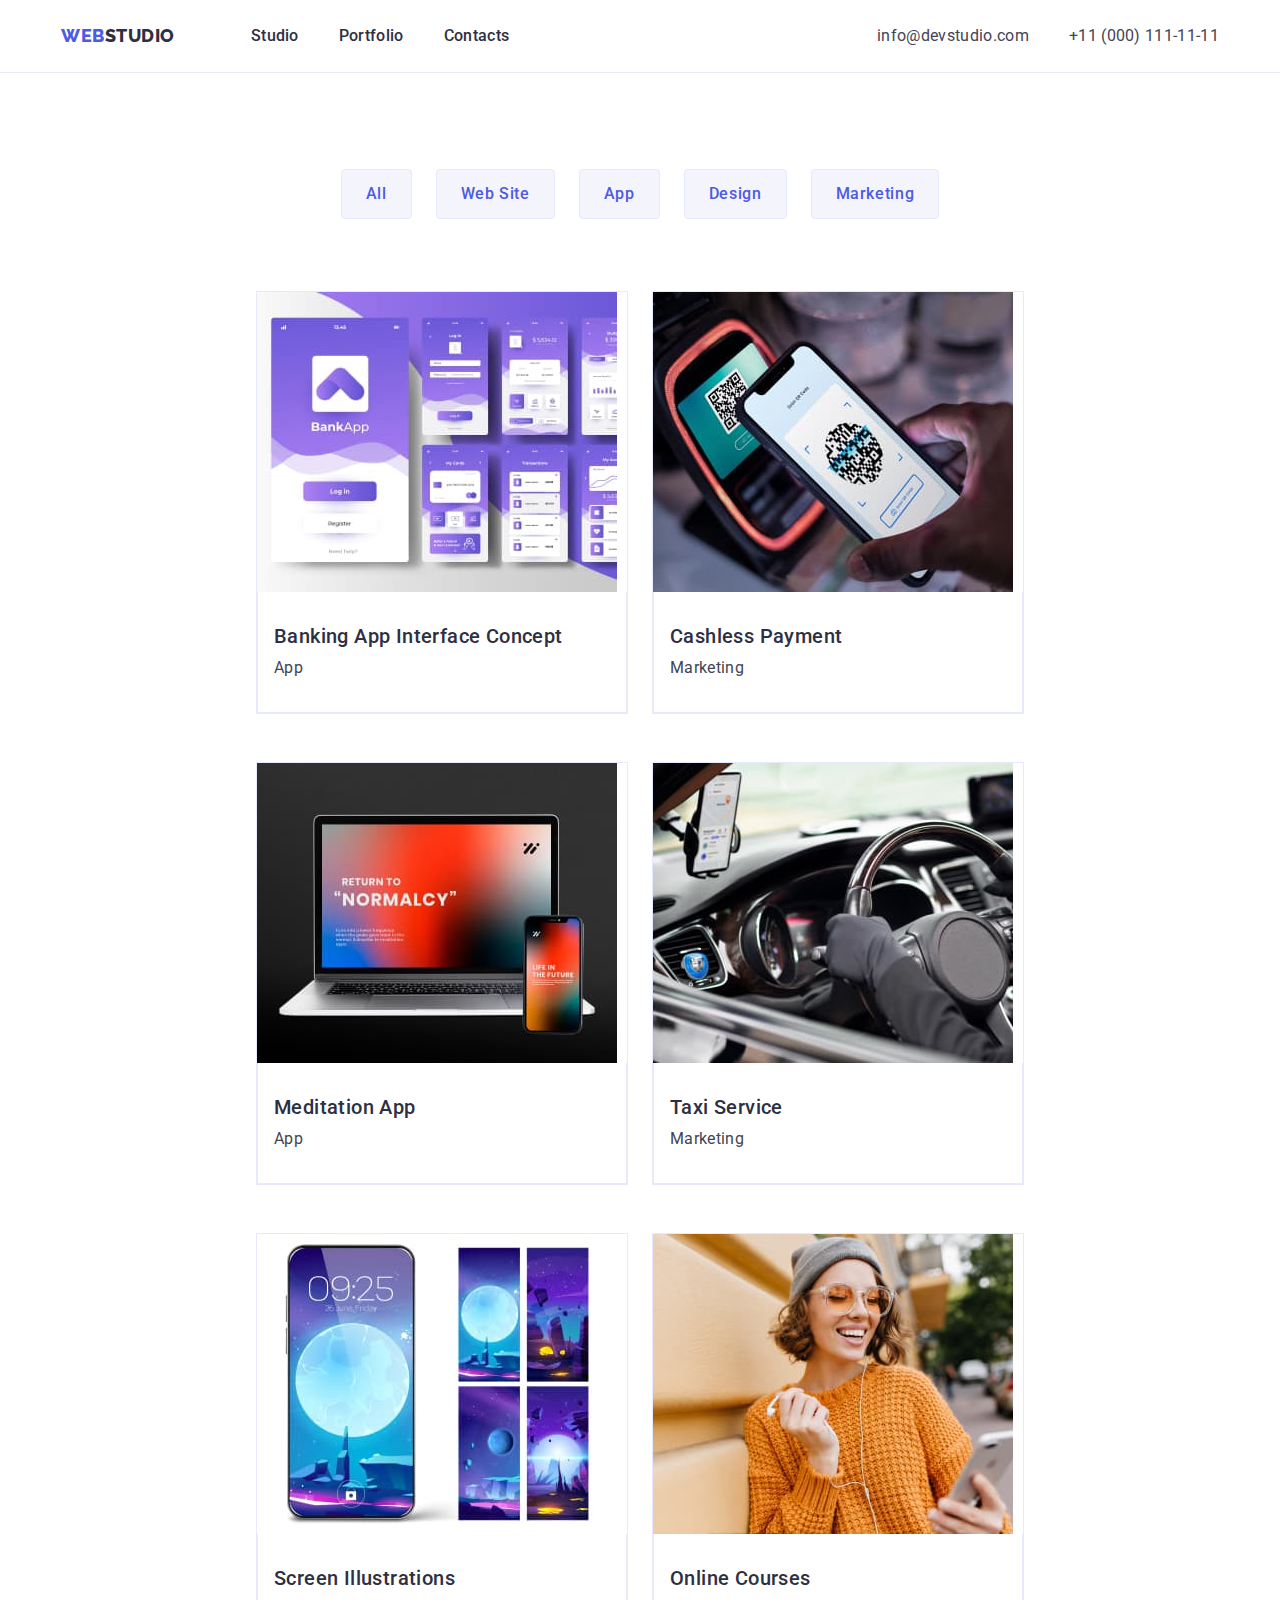
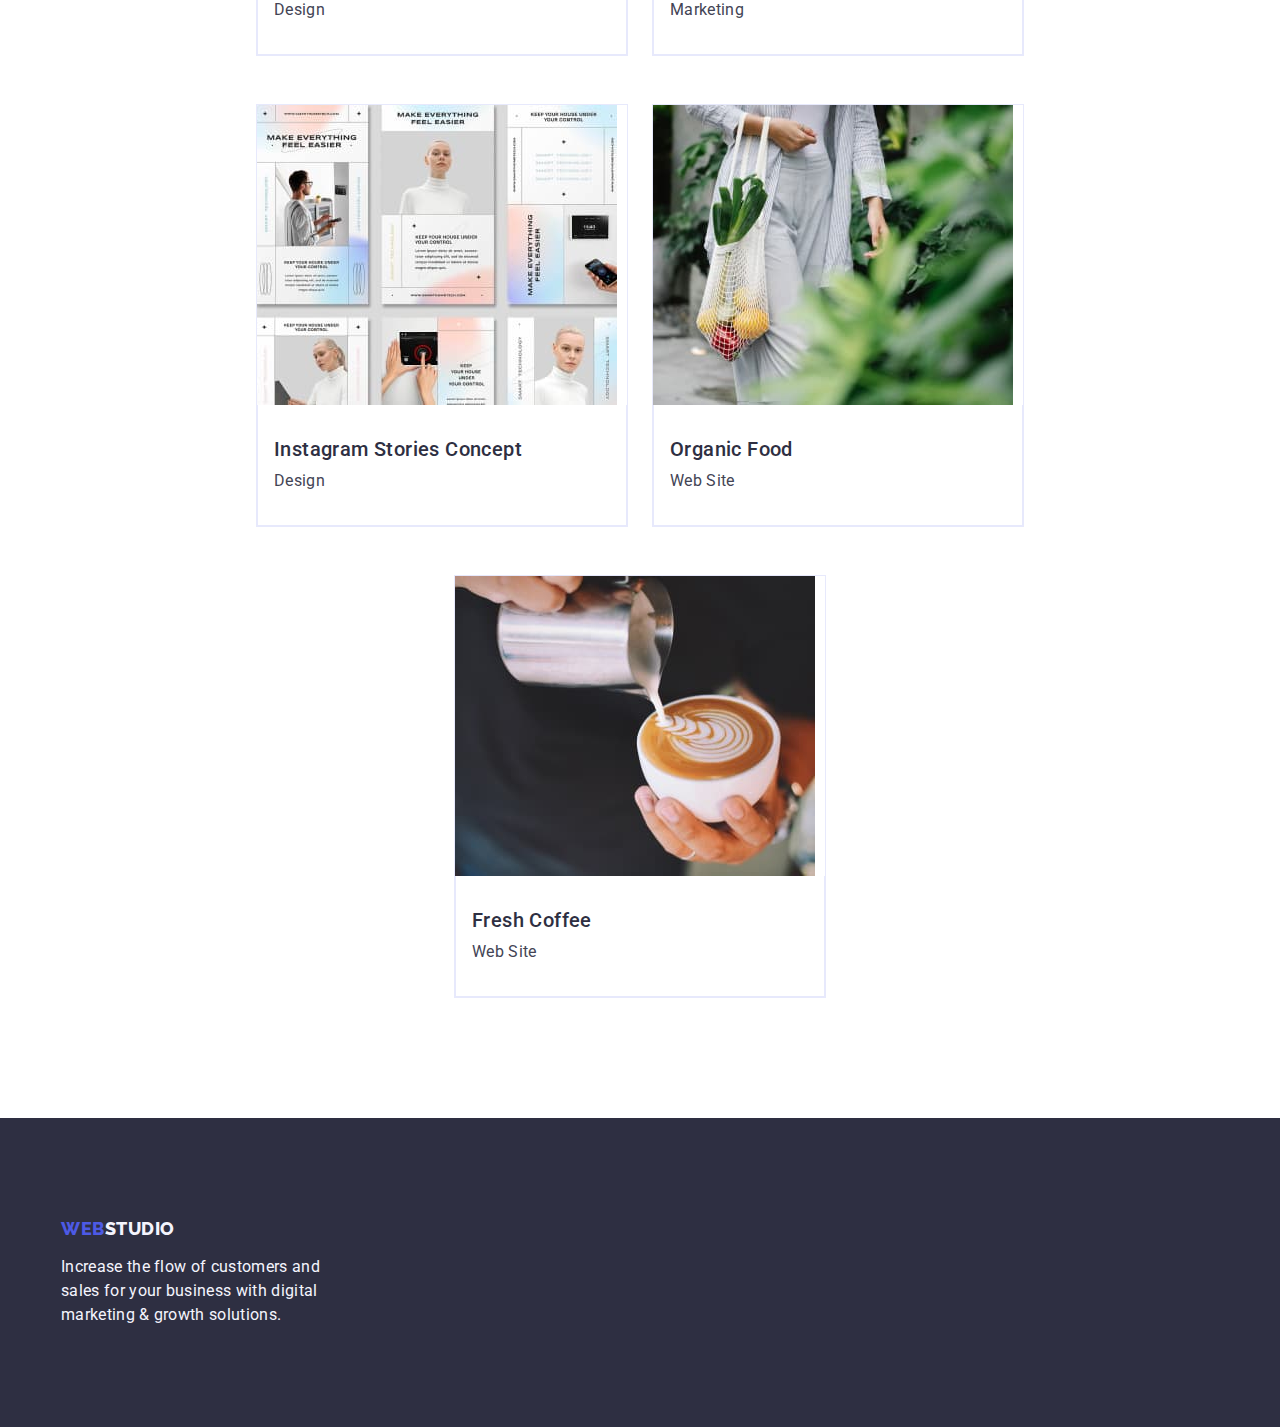
==== commit 48589fa7: "ready" ====
--- a/portfolio.html
+++ b/portfolio.html
@@ -80,7 +80,7 @@
           </ul>
           <ul class="galery-list list">
             <li class="galery-list-item">
-              <a class="galery-title-photo" href="#"
+              <a class="galery-title link" href="#"
                 ><img
                   src="./images/project-img1.jpg"
                   alt="Banking"
--- a/css/stylis.css
+++ b/css/stylis.css
@@ -72,7 +72,6 @@
   padding-left: 15px;
   padding-right: 15px;
   margin: 0 auto;
-  outline: 2px solid red;
 }
 /**----------------HEADER--------------*/
 .header {
@@ -287,7 +286,6 @@
   font-size: 16px;
   line-height: 1.5;
   letter-spacing: 0.02em;
-  margin-bottom: 32px;
   text-align: center;
 }
 
@@ -307,7 +305,6 @@
   letter-spacing: 0.03em;
   text-transform: uppercase;
   max-width: 44px 70px;
-  margin-bottom: 16px;
   display: inline-block;
 }
 .footer-logo-color {
@@ -318,6 +315,8 @@
   line-height: 1.17;
   letter-spacing: 0.03em;
   text-transform: uppercase;
+  display: inline-block;
+  margin-bottom: 16px;
 }
 .footer-item-text {
   color: var(--cloud, #f4f4fd);
@@ -343,8 +342,6 @@
 }
 
 .galery-btn-item {
-  padding-top: 68px;
-  padding-bottom: 43px;
 }
 .btn-item {
   color: var(--iris, #4d5ae5);
@@ -372,7 +369,6 @@
 }
 
 .galery-list {
-  width: calc((100% - 48px) / 3);
   display: flex;
   justify-content: center;
   flex-wrap: wrap;
@@ -381,6 +377,7 @@
   background: var(--white, #fff);
 }
 .galery-list-item {
+  width: calc((100% - 48px) / 3);
   justify-content: center;
   align-items: flex-start;
   gap: 32px;
@@ -402,7 +399,6 @@
   font-weight: 500;
   line-height: 1.2;
   letter-spacing: 0.02em;
-  margin-top: 32px;
   margin-bottom: 8px;
 }
 .section-galery-text {
